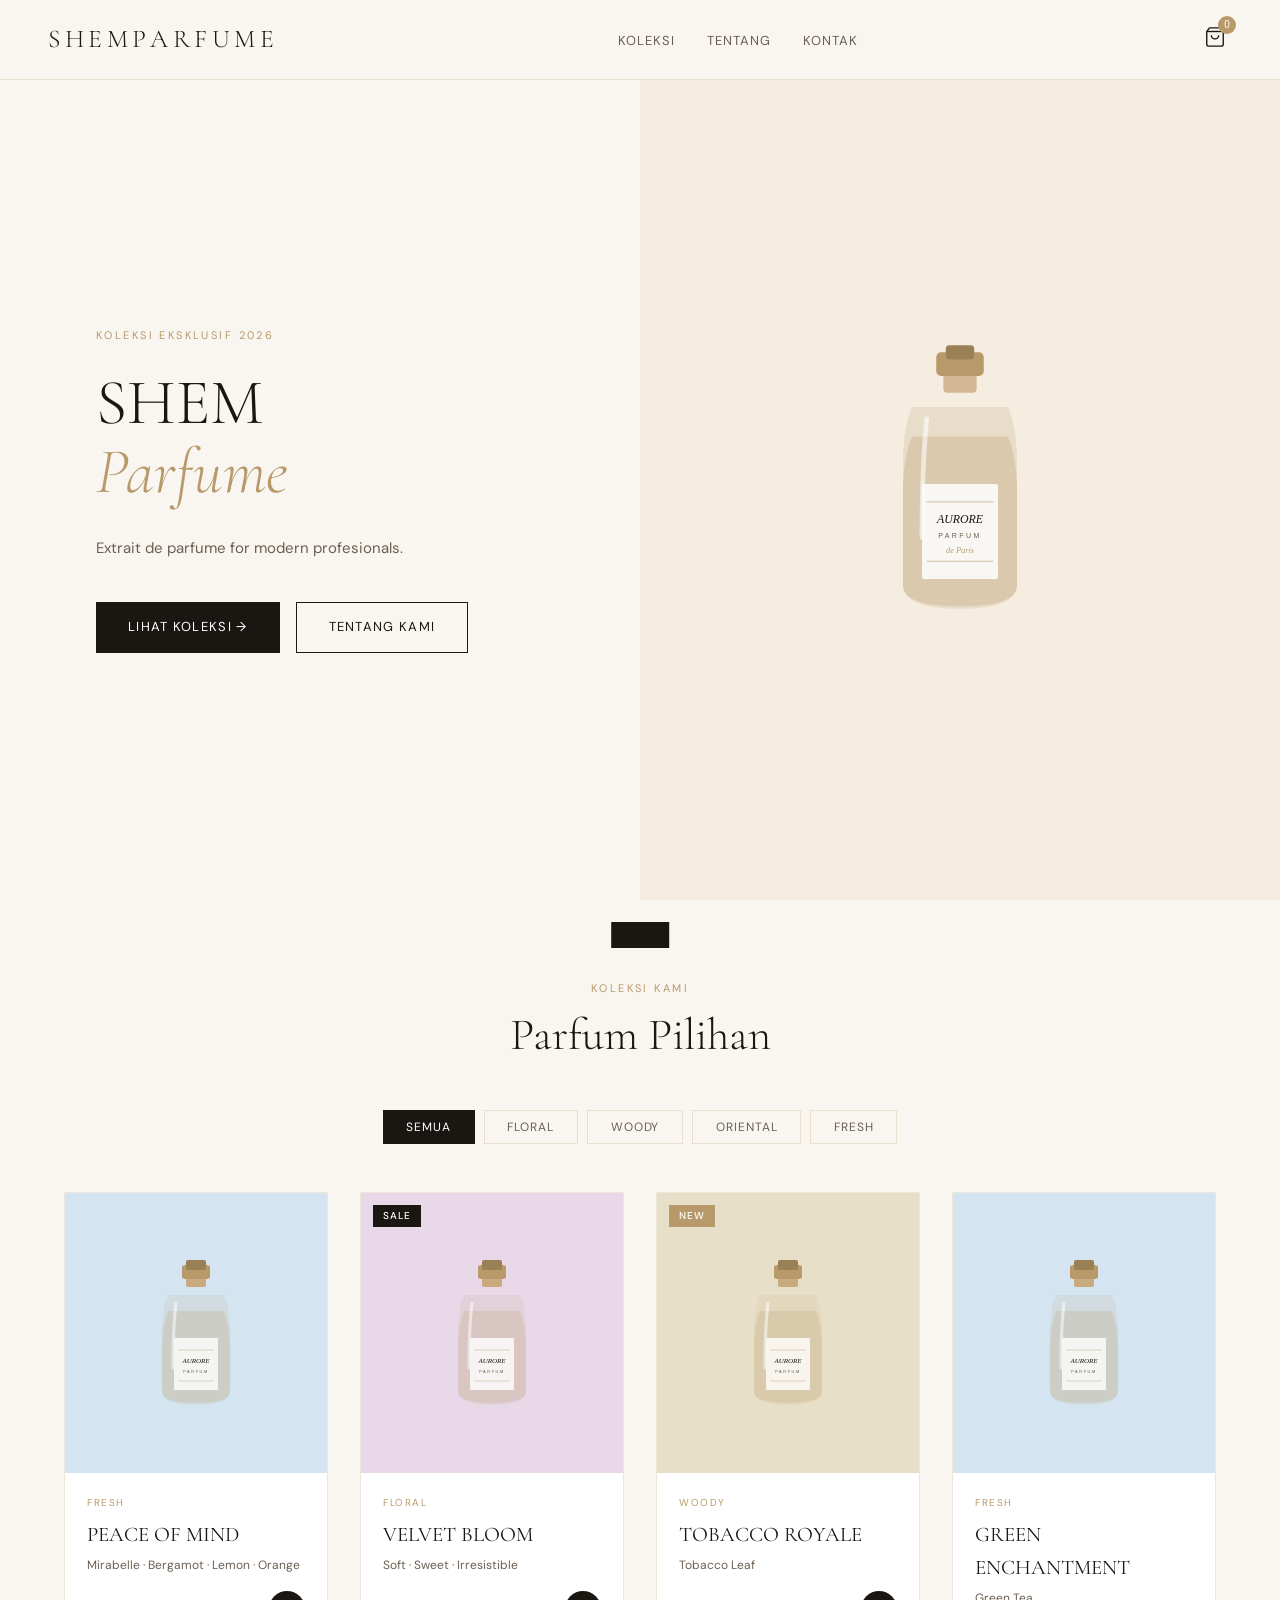
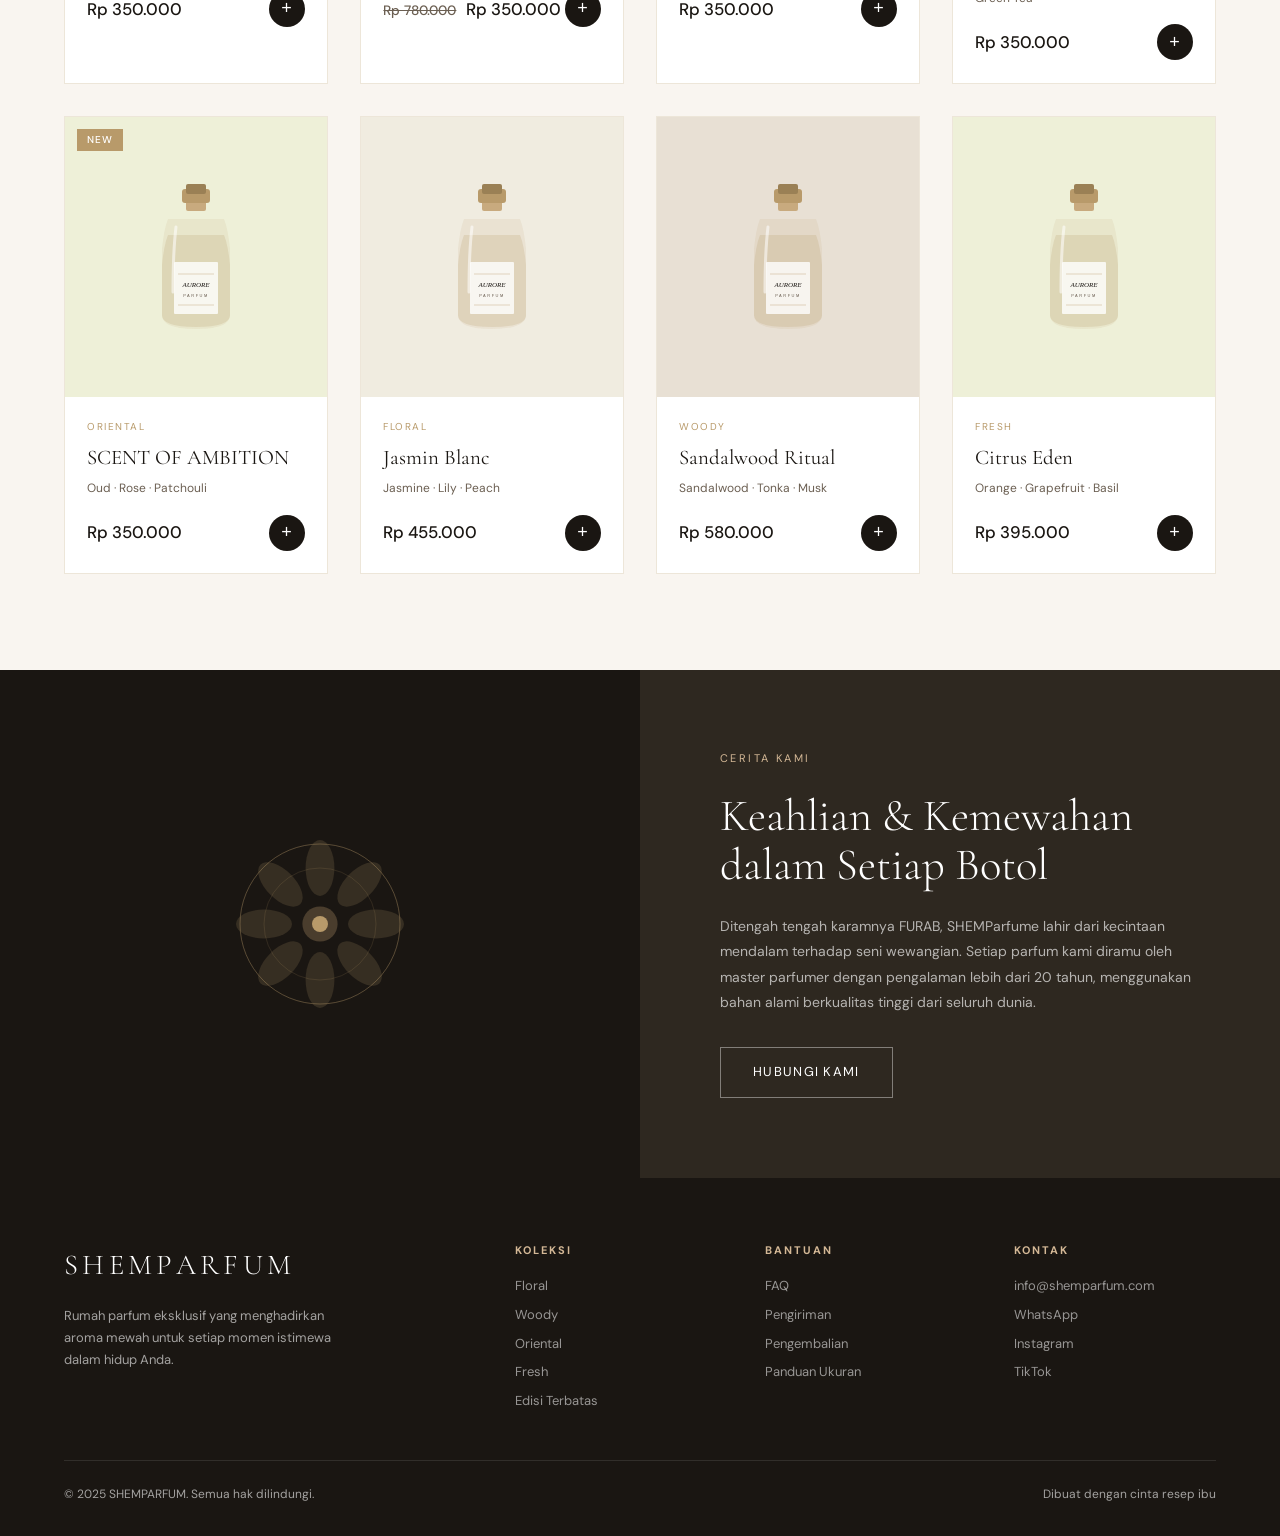
==== public/index.html @ 62f37158 "Add files via upload" ====
<!DOCTYPE html>
<html lang="id">
<head>

  <meta charset="UTF-8" />
  <meta name="viewport" content="width=device-width, initial-scale=1.0" />
  <meta name="description" content="Parfum eksklusif SHEM dengan aroma mewah dan elegan" />
  <meta name="author" content="SHEM Parfum" />
  <title>SHEMPARFUME</title>
  <link href="https://fonts.googleapis.com/css2?family=Cormorant+Garamond:ital,wght@0,300;0,400;0,500;1,300;1,400&family=DM+Sans:wght@300;400;500&display=swap" rel="stylesheet" />
  <link rel="stylesheet" href="style.css"/>

</head>
<body>

<!-- NAV -->
<nav>
  <a href="#" class="nav-logo">SHEMPARFUME</a>
  <ul class="nav-links">
    <li><a href="#produk">Koleksi</a></li>
    <li><a href="#tentang">Tentang</a></li>
    <li><a href="#kontak">Kontak</a></li>
  </ul>
  <div class="nav-actions">
    <button class="cart-btn" onclick="toggleCart()" aria-label="Keranjang">
      <svg width="22" height="22" fill="none" stroke="currentColor" stroke-width="1.5" viewBox="0 0 24 24">
        <path d="M6 2L3 6v14a2 2 0 002 2h14a2 2 0 002-2V6l-3-4z"/><line x1="3" y1="6" x2="21" y2="6"/>
        <path d="M16 10a4 4 0 01-8 0"/>
      </svg>
      <span class="cart-badge" id="cartCount">0</span>
    </button>
  </div>
</nav>

<!-- HERO -->
<section class="hero">
  <div class="hero-text">
    <p class="hero-eyebrow">Koleksi Eksklusif 2026</p>
    <h1 class="hero-title">SHEM<br><em>Parfume</em></h1>
    <p class="hero-desc">Extrait de parfume for modern profesionals.</p>
    <div class="hero-actions">
      <a href="#produk" class="btn-primary">Lihat Koleksi →</a>
      <a href="#tentang" class="btn-outline">Tentang Kami</a>
    </div>
  </div>
  <div class="hero-visual">
    <div class="hero-bottle">
      <svg viewBox="0 0 200 320" xmlns="http://www.w3.org/2000/svg" class="bottle-svg">
        <!-- Bottle neck -->
        <rect x="86" y="60" width="28" height="18" rx="3" fill="#d4b896"/>
        <!-- Cap -->
        <rect x="80" y="44" width="40" height="20" rx="4" fill="#b89a6a"/>
        <rect x="88" y="38" width="24" height="12" rx="3" fill="#9a8055"/>
        <!-- Body -->
        <path d="M60 90 Q54 100 52 130 L52 240 Q52 260 100 260 Q148 260 148 240 L148 130 Q146 100 140 90 Z" fill="#f0e8d8"/>
        <path d="M60 90 Q54 100 52 130 L52 240 Q52 260 100 260 Q148 260 148 240 L148 130 Q146 100 140 90 Z" fill="rgba(184,154,106,0.15)"/>
        <!-- Liquid -->
        <path d="M60 115 Q54 125 52 155 L52 240 Q52 258 100 258 Q148 258 148 240 L148 155 Q146 125 140 115 Z" fill="rgba(184,154,106,0.3)"/>
        <!-- Label -->
        <rect x="68" y="155" width="64" height="80" rx="2" fill="rgba(255,255,255,0.85)"/>
        <line x1="72" y1="170" x2="128" y2="170" stroke="#b89a6a" stroke-width="0.5"/>
        <line x1="72" y1="220" x2="128" y2="220" stroke="#b89a6a" stroke-width="0.5"/>
        <text x="100" y="188" text-anchor="middle" font-family="serif" font-size="10" fill="#1a1612" font-style="italic">AURORE</text>
        <text x="100" y="200" text-anchor="middle" font-family="sans-serif" font-size="6" fill="#6b5f52" letter-spacing="2">PARFUM</text>
        <text x="100" y="213" text-anchor="middle" font-family="serif" font-size="7" fill="#b89a6a" font-style="italic">de Paris</text>
        <!-- Shine -->
        <path d="M72 100 Q68 140 68 200" stroke="rgba(255,255,255,0.6)" stroke-width="4" fill="none" stroke-linecap="round"/>
      </svg>
    </div>
  </div>
</section>

<!-- PRODUCTS -->
<section id="produk">
  <div class="section-header">
    <p class="section-eyebrow">Koleksi Kami</p>
    <h2 class="section-title">Parfum Pilihan</h2>
  </div>

  <div class="products-section">
    <div class="filter-bar">
      <button class="filter-btn active" onclick="filterProducts('semua', this)">Semua</button>
      <button class="filter-btn" onclick="filterProducts('floral', this)">Floral</button>
      <button class="filter-btn" onclick="filterProducts('woody', this)">Woody</button>
      <button class="filter-btn" onclick="filterProducts('oriental', this)">Oriental</button>
      <button class="filter-btn" onclick="filterProducts('fresh', this)">Fresh</button>
    </div>
    <div class="products-grid" id="productsGrid"></div>
  </div>
</section>

<!-- STORY -->
<section class="story-section" id="tentang">
  <div class="story-visual">
    <svg viewBox="0 0 300 300" xmlns="http://www.w3.org/2000/svg" width="240" height="240">
      <circle cx="150" cy="150" r="100" fill="none" stroke="#b89a6a" stroke-width="0.5"/>
      <circle cx="150" cy="150" r="70" fill="none" stroke="rgba(184,154,106,0.4)" stroke-width="0.5"/>
      <!-- decorative petals -->
      <ellipse cx="150" cy="80" rx="18" ry="35" fill="rgba(184,154,106,0.18)" transform="rotate(0,150,150)"/>
      <ellipse cx="150" cy="80" rx="18" ry="35" fill="rgba(184,154,106,0.18)" transform="rotate(45,150,150)"/>
      <ellipse cx="150" cy="80" rx="18" ry="35" fill="rgba(184,154,106,0.18)" transform="rotate(90,150,150)"/>
      <ellipse cx="150" cy="80" rx="18" ry="35" fill="rgba(184,154,106,0.18)" transform="rotate(135,150,150)"/>
      <ellipse cx="150" cy="80" rx="18" ry="35" fill="rgba(184,154,106,0.18)" transform="rotate(180,150,150)"/>
      <ellipse cx="150" cy="80" rx="18" ry="35" fill="rgba(184,154,106,0.18)" transform="rotate(225,150,150)"/>
      <ellipse cx="150" cy="80" rx="18" ry="35" fill="rgba(184,154,106,0.18)" transform="rotate(270,150,150)"/>
      <ellipse cx="150" cy="80" rx="18" ry="35" fill="rgba(184,154,106,0.18)" transform="rotate(315,150,150)"/>
      <circle cx="150" cy="150" r="22" fill="rgba(184,154,106,0.3)"/>
      <circle cx="150" cy="150" r="10" fill="#b89a6a"/>
    </svg>
  </div>
  <div class="story-text">
    <p class="story-eyebrow">Cerita Kami</p>
    <h2 class="story-title">Keahlian & Kemewahan dalam Setiap Botol</h2>
    <p class="story-desc">Ditengah tengah karamnya FURAB, SHEMParfume lahir dari kecintaan mendalam terhadap seni wewangian. Setiap parfum kami diramu oleh master parfumer dengan pengalaman lebih dari 20 tahun, menggunakan bahan alami berkualitas tinggi dari seluruh dunia.</p>
    <a href="#kontak" class="btn-outline" style="color:white; border-color:rgba(255,255,255,0.4); width:fit-content;">Hubungi Kami</a>
  </div>
</section>

<!-- FOOTER -->
<footer id="kontak">
  <div class="footer-grid">
    <div>
      <div class="footer-brand-name">SHEMPARFUM</div>
      <p class="footer-desc">Rumah parfum eksklusif yang menghadirkan aroma mewah untuk setiap momen istimewa dalam hidup Anda.</p>
    </div>
    <div class="footer-col">
      <h4>Koleksi</h4>
      <ul>
        <li><a href="#">Floral</a></li>
        <li><a href="#">Woody</a></li>
        <li><a href="#">Oriental</a></li>
        <li><a href="#">Fresh</a></li>
        <li><a href="#">Edisi Terbatas</a></li>
      </ul>
    </div>
    <div class="footer-col">
      <h4>Bantuan</h4>
      <ul>
        <li><a href="#">FAQ</a></li>
        <li><a href="#">Pengiriman</a></li>
        <li><a href="#">Pengembalian</a></li>
        <li><a href="#">Panduan Ukuran</a></li>
      </ul>
    </div>
    <div class="footer-col">
      <h4>Kontak</h4>
      <ul>
        <li><a href="mailto:info@shemparfum.com">info@shemparfum.com</a></li>
        <li><a href="#">WhatsApp</a></li> 
        <li><a href="https://www.instagram.com/shem.parfum?igsh=MXZhMnQ0ODZ5YjU2eQ==">Instagram</a></li>
        <li><a href="https://www.tiktok.com/@shem.parfum?_r=1&_t=ZS-95nqzNrZ4US">TikTok</a></li>
      </ul>
    </div>
  </div>
  <div class="footer-bottom">
    <span>© 2025 SHEMPARFUM. Semua hak dilindungi.</span>
    <span>Dibuat dengan cinta resep ibu</span>
  </div>
</footer>

<!-- CART SIDEBAR -->
<div class="cart-overlay" id="cartOverlay" onclick="toggleCart()"></div>
<div class="cart-sidebar" id="cartSidebar">
  <div class="cart-header">
    <h2 class="cart-title">Keranjang</h2>
    <button class="cart-close" onclick="toggleCart()">✕</button>
  </div>
  <div class="cart-items" id="cartItems">
    <div class="cart-empty" id="cartEmpty" style="display:flex; flex-direction:column; align-items:center; gap:0.5rem;">
      <svg width="40" height="40" fill="none" stroke="#b89a6a" stroke-width="1" viewBox="0 0 24 24"><path d="M6 2L3 6v14a2 2 0 002 2h14a2 2 0 002-2V6l-3-4z"/><line x1="3" y1="6" x2="21" y2="6"/><path d="M16 10a4 4 0 01-8 0"/></svg>
      <p>Keranjang masih kosong</p>
    </div>
  </div>
  <div class="cart-footer">
    <div class="cart-total-row">
      <span class="cart-total-label">Total</span>
      <span class="cart-total-amount" id="cartTotal">Rp 0</span>
    </div>
    <button class="checkout-btn" onclick="handleCheckout()">Lanjut ke Pembayaran →</button>
  </div>
</div>

<!-- TOAST -->
<div class="toast" id="toast"></div>

 <script src="script.js" defer></script>
</body>
</html>
---- public/style.css ----
*, *::before, *::after { box-sizing: border-box; margin: 0; padding: 0; }

    :root {
      --gold: #b89a6a;
      --gold-light: #d4b896;
      --gold-pale: #f5ede0;
      --dark: #1a1612;
      --dark-soft: #2e2820;
      --mid: #6b5f52;
      --light: #f9f5f0;
      --white: #ffffff;
      --border: rgba(184,154,106,0.25);
    }

    html { scroll-behavior: smooth; }

    body {
      font-family: 'DM Sans', sans-serif;
      background: var(--light);
      color: var(--dark);
      font-size: 15px;
      line-height: 1.6;
    }

    /* ─── NAVBAR ─── */
    nav {
      position: fixed; top: 0; left: 0; right: 0; z-index: 100;
      display: flex; align-items: center; justify-content: space-between;
      padding: 1.2rem 3rem;
      background: rgba(249,245,240,0.92);
      backdrop-filter: blur(12px);
      border-bottom: 0.5px solid var(--border);
    }
    .nav-logo {
      font-family: 'Cormorant Garamond', serif;
      font-size: 1.6rem; font-weight: 300; letter-spacing: 0.18em;
      color: var(--dark); text-decoration: none;
    }
    .nav-links { display: flex; gap: 2rem; list-style: none; }
    .nav-links a {
      font-size: 13px; letter-spacing: 0.08em; color: var(--mid);
      text-decoration: none; text-transform: uppercase;
      transition: color 0.2s;
    }
    .nav-links a:hover { color: var(--gold); }
    .nav-actions { display: flex; align-items: center; gap: 1.2rem; }
    .cart-btn {
      position: relative; background: none; border: none; cursor: pointer;
      padding: 0.4rem; color: var(--dark); font-size: 20px;
    }
    .cart-badge {
      position: absolute; top: -4px; right: -4px;
      width: 18px; height: 18px; border-radius: 50%;
      background: var(--gold); color: var(--white);
      font-size: 10px; font-weight: 500;
      display: flex; align-items: center; justify-content: center;
    }

    /* ─── HERO ─── */
    .hero {
      min-height: 100vh;
      display: grid; grid-template-columns: 1fr 1fr;
      padding-top: 80px;
    }
    .hero-text {
      display: flex; flex-direction: column; justify-content: center;
      padding: 6rem 4rem 6rem 6rem;
    }
    .hero-eyebrow {
      font-size: 11px; letter-spacing: 0.22em; text-transform: uppercase;
      color: var(--gold); margin-bottom: 1.5rem;
    }
    .hero-title {
      font-family: 'Cormorant Garamond', serif;
      font-size: clamp(3.2rem, 5vw, 5.5rem); font-weight: 300; line-height: 1.08;
      color: var(--dark); margin-bottom: 1.8rem;
    }
    .hero-title em { font-style: italic; color: var(--gold); }
    .hero-desc {
      font-size: 15px; color: var(--mid); max-width: 380px;
      line-height: 1.75; margin-bottom: 2.5rem;
    }
    .btn-primary {
      display: inline-flex; align-items: center; gap: 0.6rem;
      background: var(--dark); color: var(--white);
      padding: 0.9rem 2rem; font-size: 13px;
      letter-spacing: 0.1em; text-transform: uppercase;
      border: none; cursor: pointer; text-decoration: none;
      transition: background 0.2s, transform 0.15s;
    }
    .btn-primary:hover { background: var(--gold); transform: translateY(-1px); }
    .btn-outline {
      display: inline-flex; align-items: center; gap: 0.6rem;
      background: transparent; color: var(--dark);
      padding: 0.9rem 2rem; font-size: 13px;
      letter-spacing: 0.1em; text-transform: uppercase;
      border: 1px solid var(--dark); cursor: pointer; text-decoration: none;
      transition: all 0.2s;
    }
    .btn-outline:hover { background: var(--dark); color: var(--white); }
    .hero-actions { display: flex; gap: 1rem; flex-wrap: wrap; }
    .hero-visual {
      background: var(--gold-pale);
      display: flex; align-items: center; justify-content: center;
      position: relative; overflow: hidden;
    }
    .hero-bottle {
      width: 260px; height: 380px;
      position: relative; display: flex; flex-direction: column; align-items: center;
    }
    .bottle-svg { width: 100%; height: 100%; }

    /* ─── SECTION HEADER ─── */
    .section-header {
      text-align: center; padding: 5rem 2rem 3rem;
    }
    .section-eyebrow {
      font-size: 11px; letter-spacing: 0.22em; text-transform: uppercase;
      color: var(--gold); margin-bottom: 0.8rem;
    }
    .section-title {
      font-family: 'Cormorant Garamond', serif;
      font-size: clamp(2rem, 3.5vw, 3.2rem); font-weight: 300;
      color: var(--dark); line-height: 1.15;
    }

    /* ─── PRODUCTS GRID ─── */
    .products-section { padding: 0 4rem 6rem; }
    .filter-bar {
      display: flex; gap: 0.6rem; justify-content: center;
      flex-wrap: wrap; margin-bottom: 3rem;
    }
    .filter-btn {
      padding: 0.5rem 1.4rem; font-size: 12px; letter-spacing: 0.08em;
      text-transform: uppercase; border: 1px solid var(--border);
      background: transparent; color: var(--mid); cursor: pointer;
      transition: all 0.2s; font-family: 'DM Sans', sans-serif;
    }
    .filter-btn.active, .filter-btn:hover {
      background: var(--dark); color: var(--white); border-color: var(--dark);
    }
    .products-grid {
      display: grid;
      grid-template-columns: repeat(auto-fill, minmax(260px, 1fr));
      gap: 2rem;
    }
    .product-card {
      background: var(--white); border: 0.5px solid var(--border);
      cursor: pointer; transition: transform 0.25s, box-shadow 0.25s;
      position: relative; overflow: hidden;
    }
    .product-card:hover { transform: translateY(-4px); box-shadow: 0 16px 40px rgba(26,22,18,0.1); }
    .product-img {
      background: var(--gold-pale); height: 280px;
      display: flex; align-items: center; justify-content: center;
      position: relative; overflow: hidden;
    }
    .product-img svg { width: 120px; height: 180px; }
    .badge-new, .badge-sale {
      position: absolute; top: 12px; left: 12px;
      font-size: 10px; letter-spacing: 0.1em; text-transform: uppercase;
      padding: 3px 10px; font-weight: 500;
    }
    .badge-new { background: var(--gold); color: var(--white); }
    .badge-sale { background: var(--dark); color: var(--white); }
    .product-info { padding: 1.4rem; }
    .product-category {
      font-size: 10px; letter-spacing: 0.15em; text-transform: uppercase;
      color: var(--gold); margin-bottom: 0.4rem;
    }
    .product-name {
      font-family: 'Cormorant Garamond', serif;
      font-size: 1.3rem; font-weight: 400; color: var(--dark);
      margin-bottom: 0.3rem;
    }
    .product-notes { font-size: 12px; color: var(--mid); margin-bottom: 1rem; }
    .product-footer { display: flex; align-items: center; justify-content: space-between; }
    .product-price {
      font-size: 1.05rem; font-weight: 500; color: var(--dark);
    }
    .product-price .original {
      font-size: 0.85rem; color: var(--mid); text-decoration: line-through; margin-right: 6px;
    }
    .add-to-cart {
      width: 36px; height: 36px; border-radius: 50%;
      background: var(--dark); color: var(--white); border: none;
      font-size: 18px; cursor: pointer; display: flex; align-items: center; justify-content: center;
      transition: background 0.2s, transform 0.15s;
    }
    .add-to-cart:hover { background: var(--gold); transform: scale(1.1); }

    /* ─── STORY SECTION ─── */
    .story-section {
      display: grid; grid-template-columns: 1fr 1fr;
      background: var(--dark-soft); color: var(--white); min-height: 500px;
    }
    .story-visual {
      background: var(--dark); display: flex; align-items: center; justify-content: center;
    }
    .story-text {
      padding: 5rem;
      display: flex; flex-direction: column; justify-content: center;
    }
    .story-eyebrow {
      font-size: 11px; letter-spacing: 0.22em; text-transform: uppercase;
      color: var(--gold-light); margin-bottom: 1.5rem;
    }
    .story-title {
      font-family: 'Cormorant Garamond', serif;
      font-size: 2.8rem; font-weight: 300; line-height: 1.1;
      margin-bottom: 1.5rem;
    }
    .story-desc { font-size: 14px; color: rgba(255,255,255,0.65); line-height: 1.8; margin-bottom: 2rem; }

    /* ─── CART SIDEBAR ─── */
    .cart-overlay {
      position: fixed; inset: 0; z-index: 200;
      background: rgba(26,22,18,0.5);
      opacity: 0; pointer-events: none; transition: opacity 0.3s;
    }
    .cart-overlay.open { opacity: 1; pointer-events: all; }
    .cart-sidebar {
      position: fixed; top: 0; right: 0; bottom: 0; z-index: 201;
      width: 420px; background: var(--white);
      transform: translateX(100%); transition: transform 0.35s cubic-bezier(.25,.8,.25,1);
      display: flex; flex-direction: column;
    }
    .cart-sidebar.open { transform: translateX(0); }
    .cart-header {
      display: flex; align-items: center; justify-content: space-between;
      padding: 1.5rem 2rem; border-bottom: 0.5px solid var(--border);
    }
    .cart-title {
      font-family: 'Cormorant Garamond', serif;
      font-size: 1.5rem; font-weight: 400;
    }
    .cart-close {
      background: none; border: none; font-size: 22px; cursor: pointer;
      color: var(--mid); line-height: 1;
    }
    .cart-items { flex: 1; overflow-y: auto; padding: 1.5rem 2rem; }
    .cart-empty {
      text-align: center; color: var(--mid); font-size: 14px;
      padding: 3rem 0; display: none;
    }
    .cart-item {
      display: grid; grid-template-columns: 72px 1fr auto;
      gap: 1rem; align-items: center; padding: 1rem 0;
      border-bottom: 0.5px solid var(--border);
    }
    .cart-item-img {
      width: 72px; height: 72px; background: var(--gold-pale);
      display: flex; align-items: center; justify-content: center;
    }
    .cart-item-img svg { width: 36px; height: 54px; }
    .cart-item-name {
      font-family: 'Cormorant Garamond', serif; font-size: 1.05rem;
    }
    .cart-item-meta { font-size: 12px; color: var(--mid); margin: 2px 0; }
    .cart-item-qty {
      display: flex; align-items: center; gap: 8px; margin-top: 6px;
    }
    .qty-btn {
      width: 24px; height: 24px; border: 0.5px solid var(--border);
      background: none; cursor: pointer; font-size: 14px; color: var(--dark);
      display: flex; align-items: center; justify-content: center;
    }
    .qty-num { font-size: 13px; min-width: 20px; text-align: center; }
    .cart-item-price { font-weight: 500; font-size: 14px; white-space: nowrap; }
    .cart-footer {
      padding: 1.5rem 2rem; border-top: 0.5px solid var(--border);
    }
    .cart-total-row {
      display: flex; justify-content: space-between; align-items: baseline;
      margin-bottom: 1.2rem;
    }
    .cart-total-label { font-size: 13px; color: var(--mid); text-transform: uppercase; letter-spacing: 0.06em; }
    .cart-total-amount { font-family: 'Cormorant Garamond', serif; font-size: 1.6rem; }
    .checkout-btn {
      width: 100%; padding: 1rem; background: var(--dark); color: var(--white);
      border: none; font-size: 13px; letter-spacing: 0.1em; text-transform: uppercase;
      cursor: pointer; font-family: 'DM Sans', sans-serif; transition: background 0.2s;
    }
    .checkout-btn:hover { background: var(--gold); }

    /* ─── FOOTER ─── */
    footer {
      background: var(--dark); color: rgba(255,255,255,0.6);
      padding: 4rem 4rem 2rem; font-size: 13px;
    }
    .footer-grid {
      display: grid; grid-template-columns: 2fr 1fr 1fr 1fr;
      gap: 3rem; margin-bottom: 3rem;
    }
    .footer-brand-name {
      font-family: 'Cormorant Garamond', serif;
      font-size: 1.8rem; font-weight: 300; color: var(--white);
      letter-spacing: 0.15em; margin-bottom: 1rem;
    }
    .footer-desc { line-height: 1.7; max-width: 280px; }
    .footer-col h4 {
      font-size: 11px; letter-spacing: 0.18em; text-transform: uppercase;
      color: var(--gold-light); margin-bottom: 1rem;
    }
    .footer-col ul { list-style: none; display: flex; flex-direction: column; gap: 0.5rem; }
    .footer-col a { color: rgba(255,255,255,0.55); text-decoration: none; transition: color 0.2s; }
    .footer-col a:hover { color: var(--gold-light); }
    .footer-bottom {
      border-top: 0.5px solid rgba(255,255,255,0.1);
      padding-top: 1.5rem; display: flex; justify-content: space-between;
      font-size: 12px;
    }

    /* ─── TOAST ─── */
    .toast {
      position: fixed; bottom: 2rem; left: 50%; transform: translateX(-50%) translateY(80px);
      background: var(--dark); color: var(--white);
      padding: 0.8rem 1.8rem; font-size: 13px; letter-spacing: 0.05em;
      z-index: 300; transition: transform 0.3s cubic-bezier(.25,.8,.25,1);
      pointer-events: none;
    }
    .toast.show { transform: translateX(-50%) translateY(0); }

    /* ─── RESPONSIVE ─── */
    @media (max-width: 900px) {
      nav { padding: 1rem 1.5rem; }
      .nav-links { display: none; }
      .hero { grid-template-columns: 1fr; }
      .hero-text { padding: 4rem 2rem 3rem; }
      .hero-visual { min-height: 300px; }
      .products-section { padding: 0 1.5rem 4rem; }
      .story-section { grid-template-columns: 1fr; }
      .story-visual { min-height: 200px; }
      .story-text { padding: 3rem 2rem; }
      .footer-grid { grid-template-columns: 1fr 1fr; }
      .cart-sidebar { width: 100%; }
    }
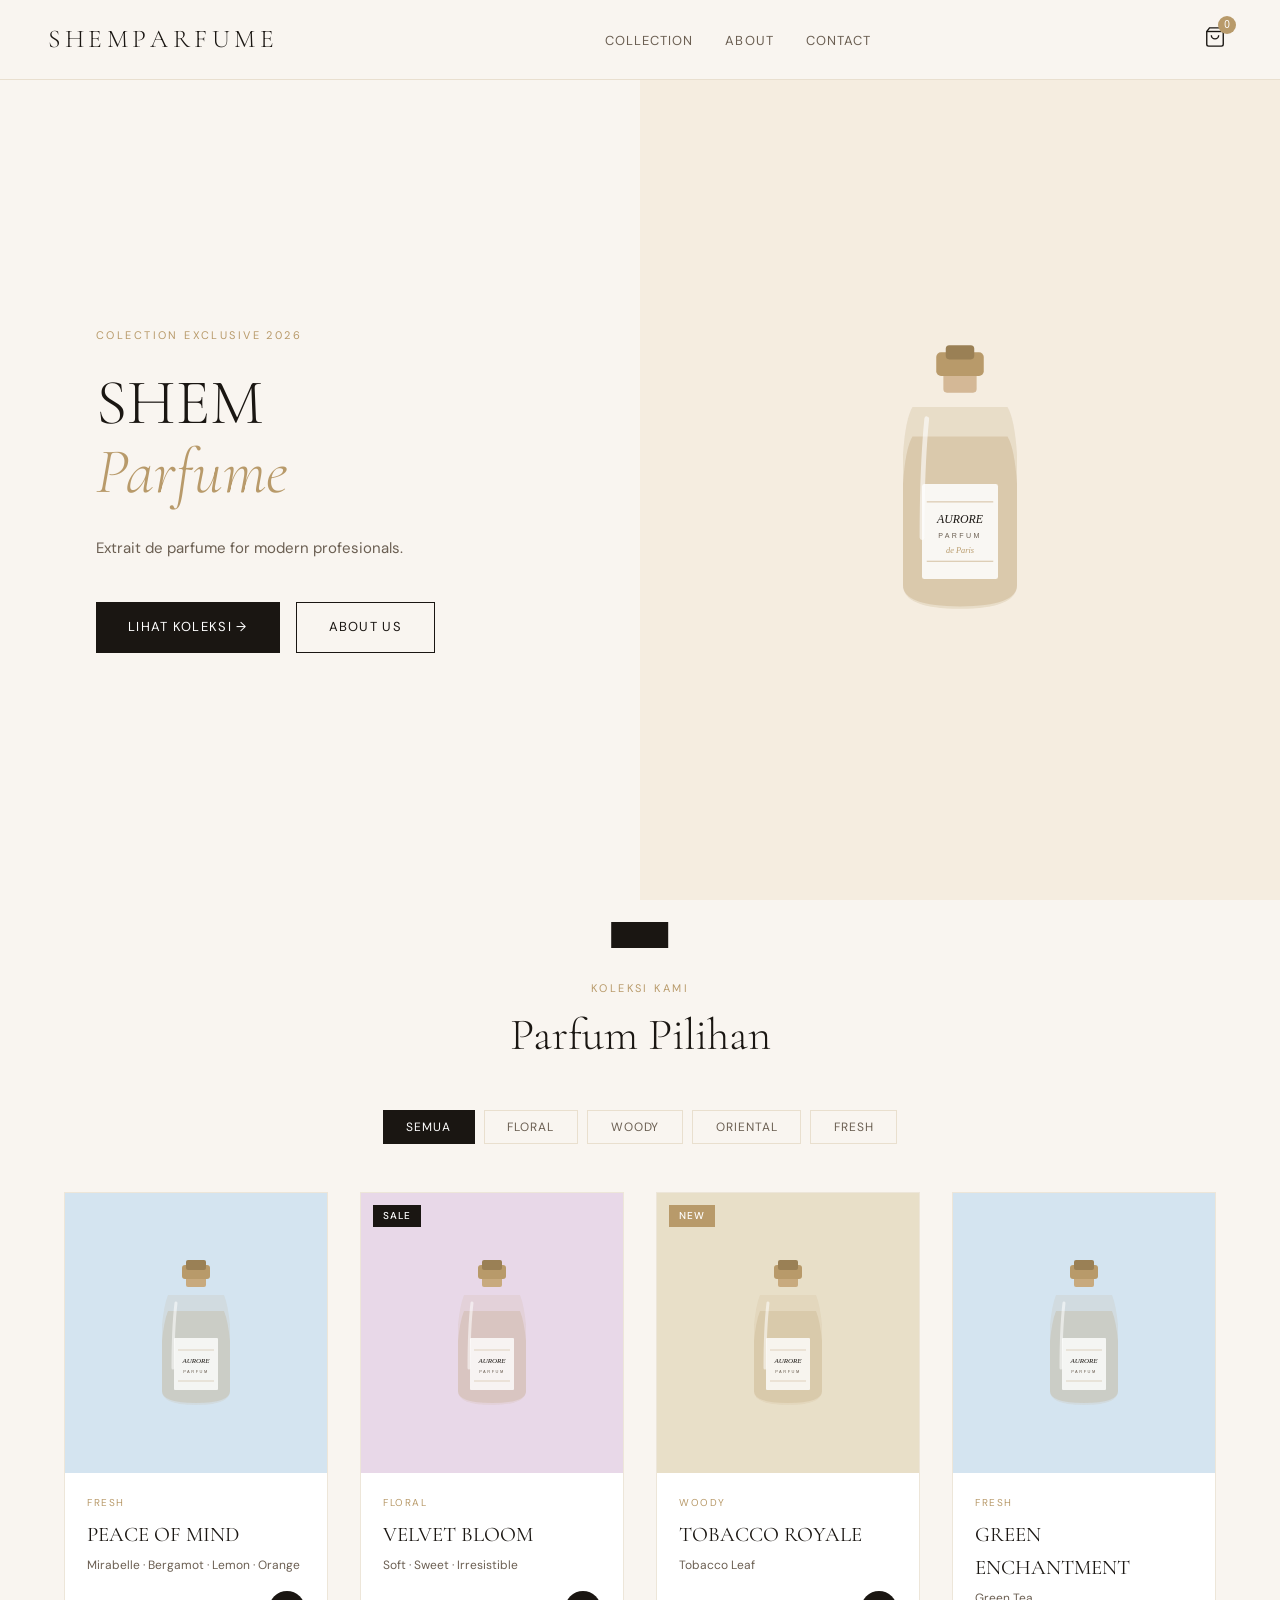
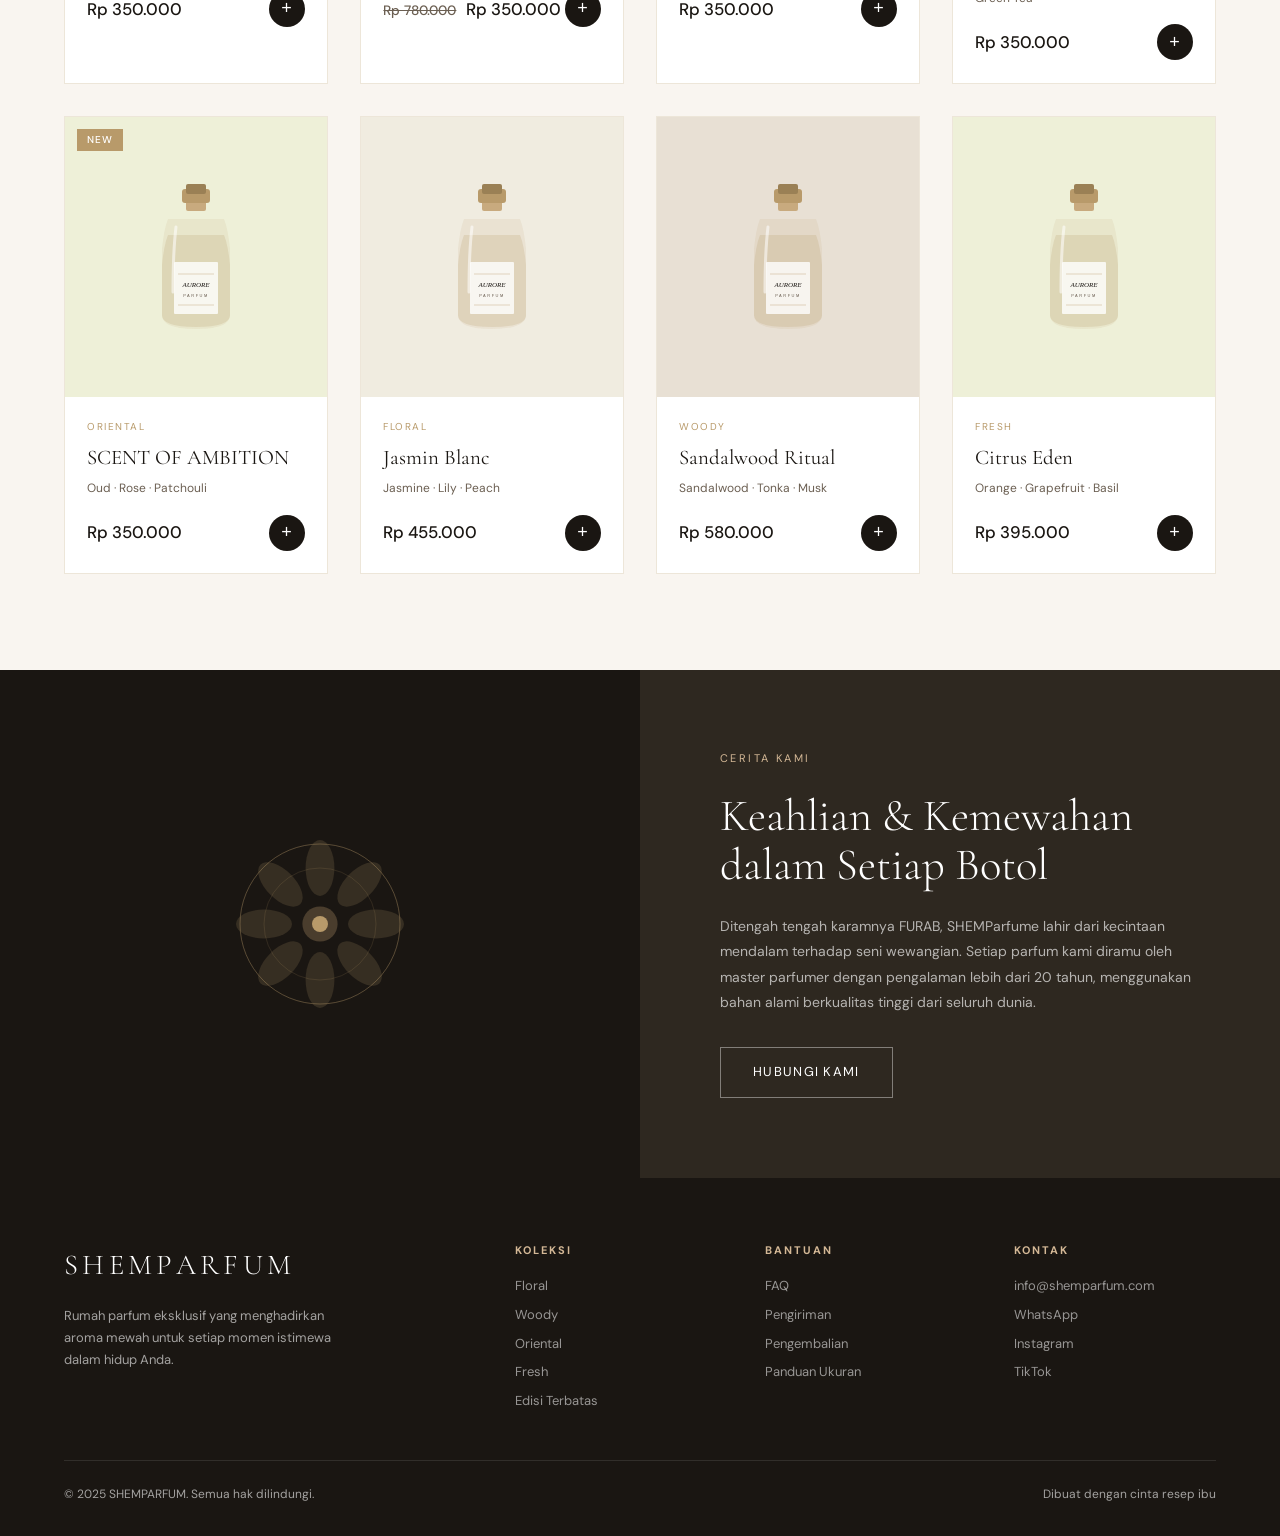
==== commit b213ad68: "Update index.html" ====
--- a/public/index.html
+++ b/public/index.html
@@ -17,9 +17,9 @@
 <nav>
   <a href="#" class="nav-logo">SHEMPARFUME</a>
   <ul class="nav-links">
-    <li><a href="#produk">Koleksi</a></li>
-    <li><a href="#tentang">Tentang</a></li>
-    <li><a href="#kontak">Kontak</a></li>
+    <li><a href="#produk">Collection</a></li>
+    <li><a href="#tentang">About</a></li>
+    <li><a href="#kontak">Contact</a></li>
   </ul>
   <div class="nav-actions">
     <button class="cart-btn" onclick="toggleCart()" aria-label="Keranjang">
@@ -35,12 +35,12 @@
 <!-- HERO -->
 <section class="hero">
   <div class="hero-text">
-    <p class="hero-eyebrow">Koleksi Eksklusif 2026</p>
+    <p class="hero-eyebrow">Colection Exclusive 2026</p>
     <h1 class="hero-title">SHEM<br><em>Parfume</em></h1>
     <p class="hero-desc">Extrait de parfume for modern profesionals.</p>
     <div class="hero-actions">
       <a href="#produk" class="btn-primary">Lihat Koleksi →</a>
-      <a href="#tentang" class="btn-outline">Tentang Kami</a>
+      <a href="#tentang" class="btn-outline">About Us</a>
     </div>
   </div>
   <div class="hero-visual">
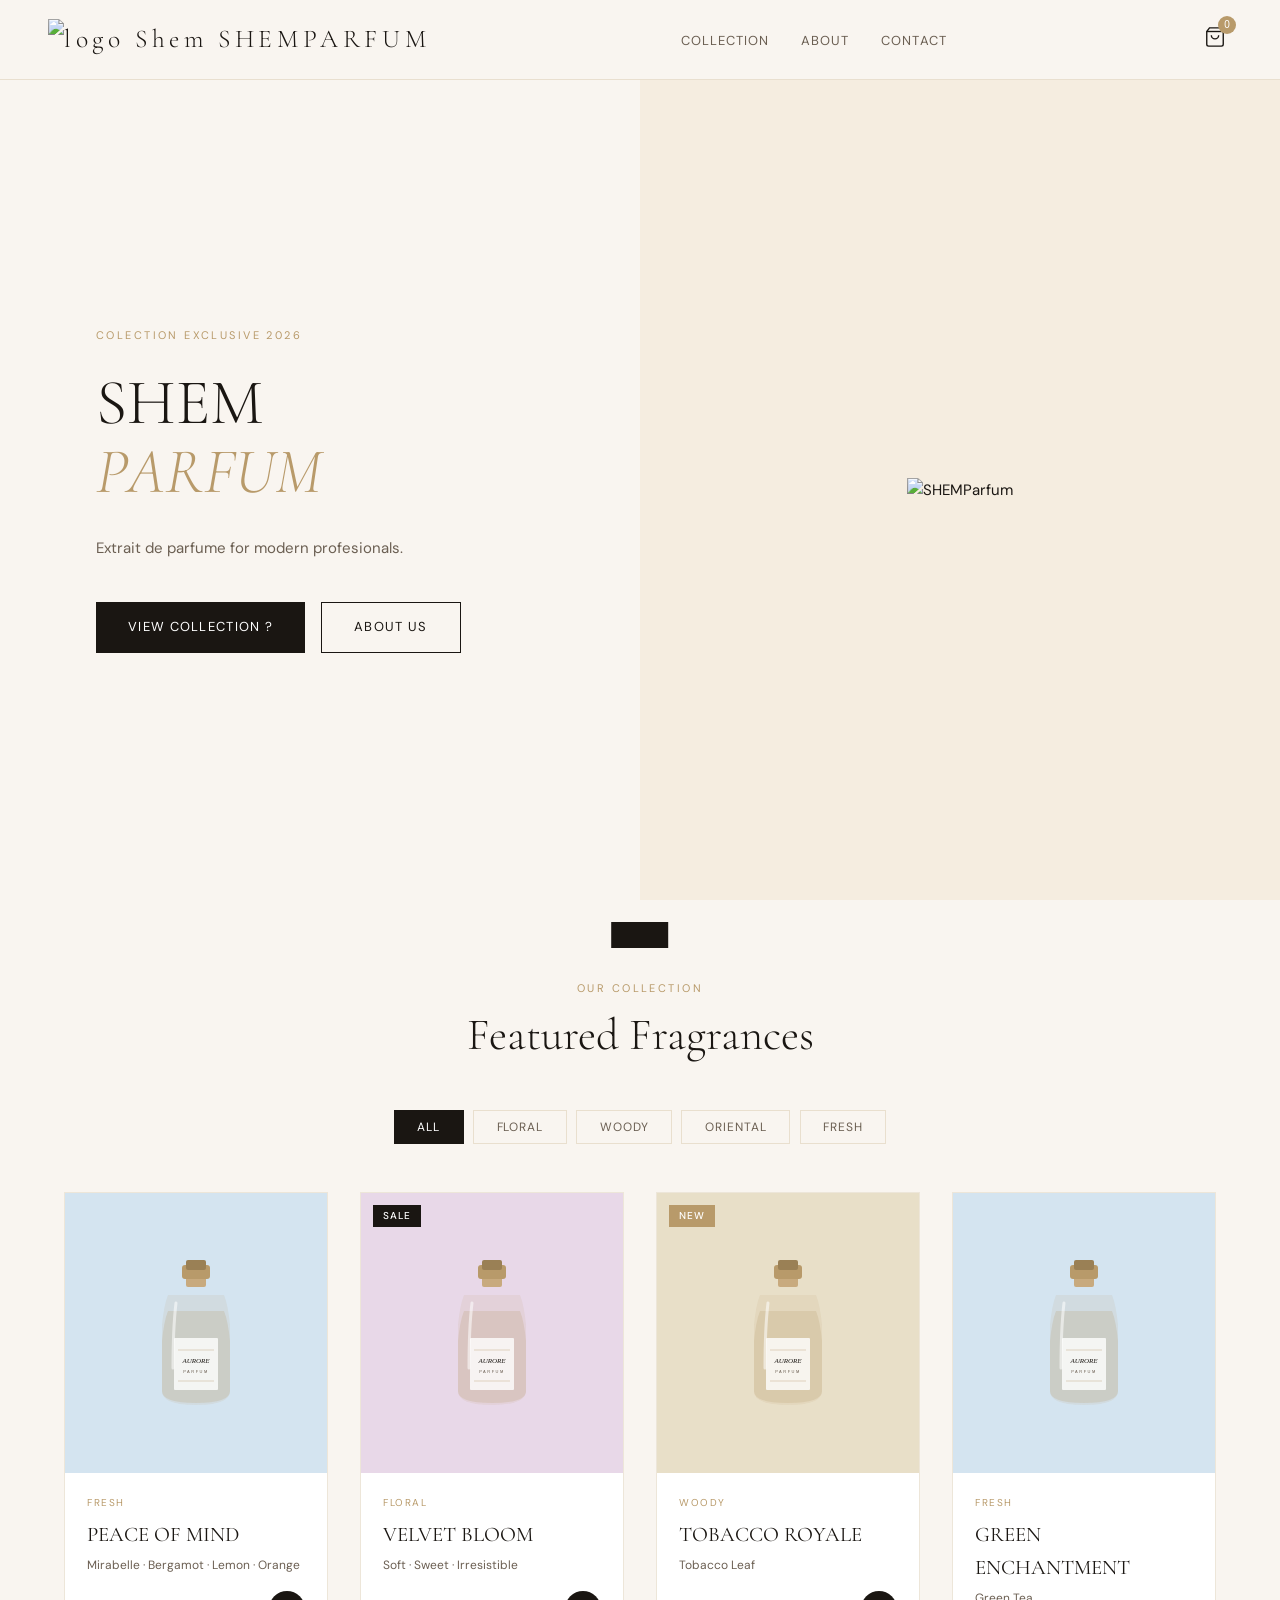
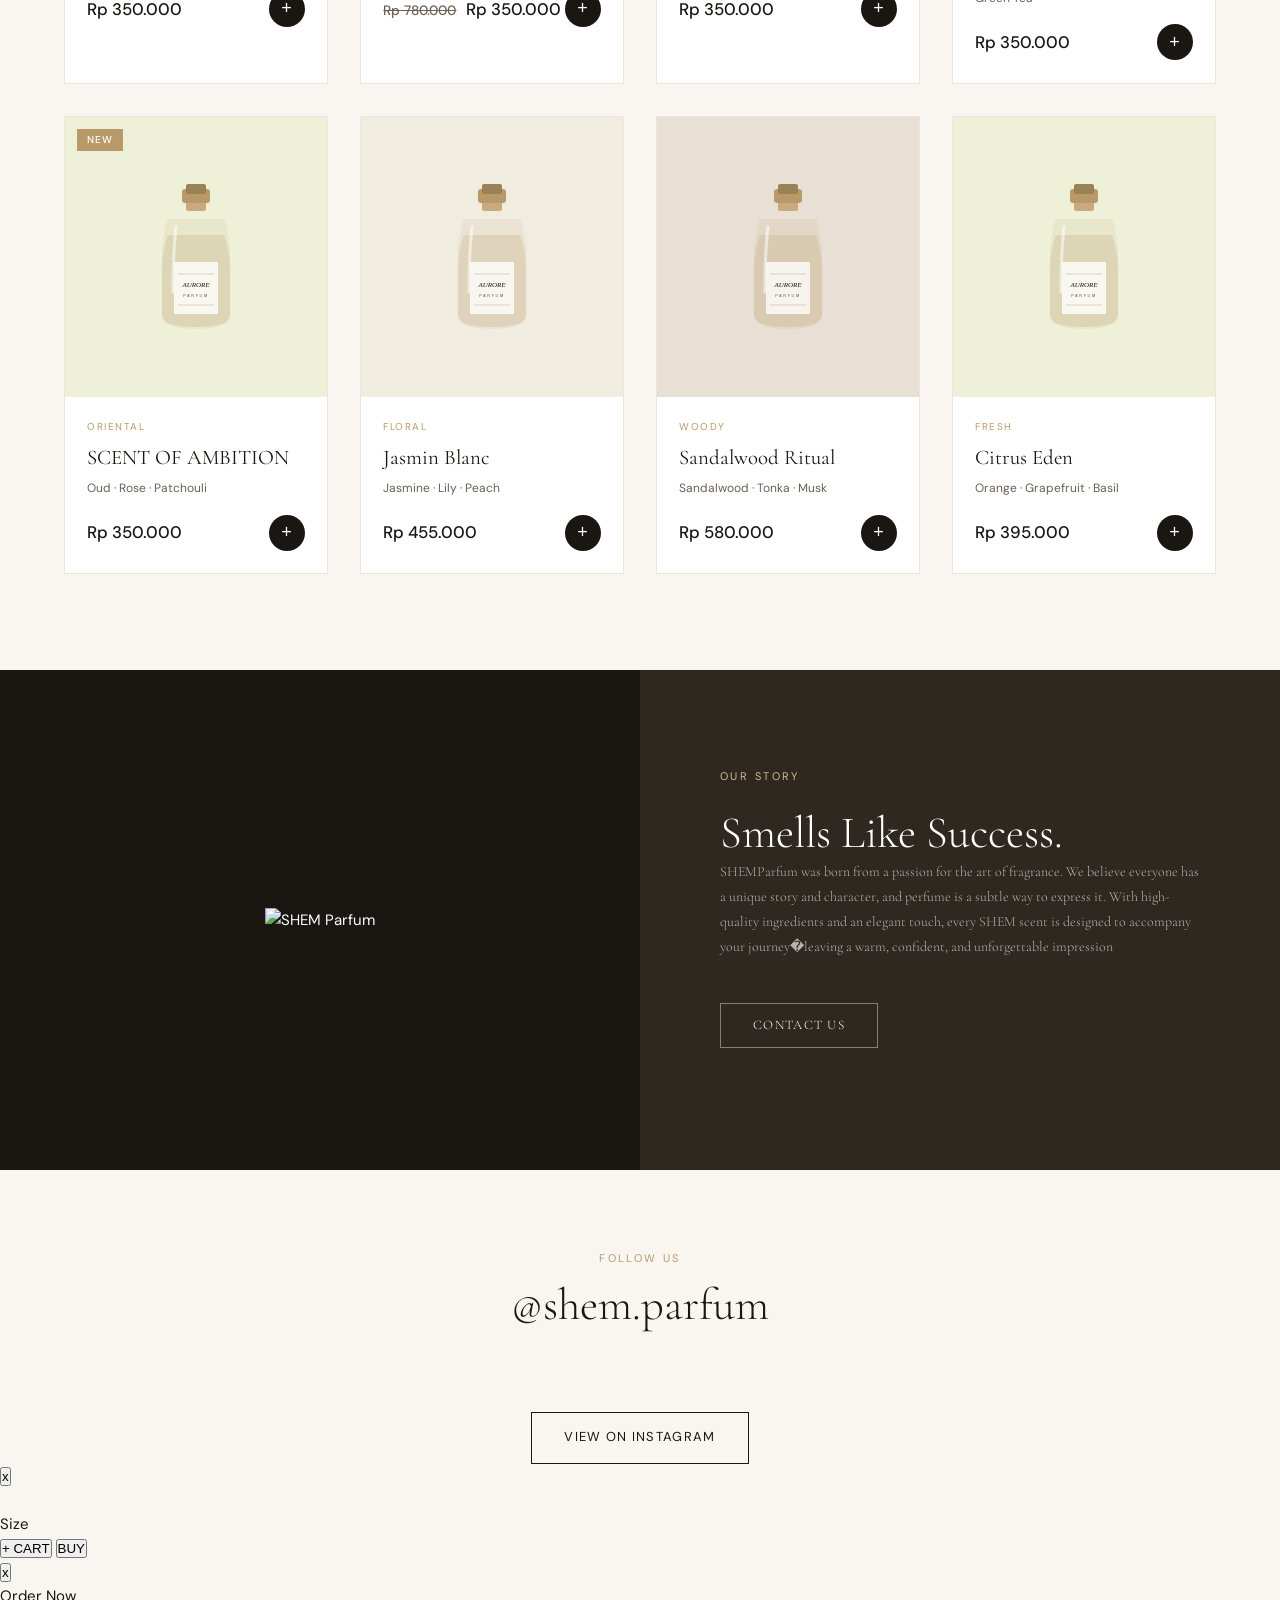
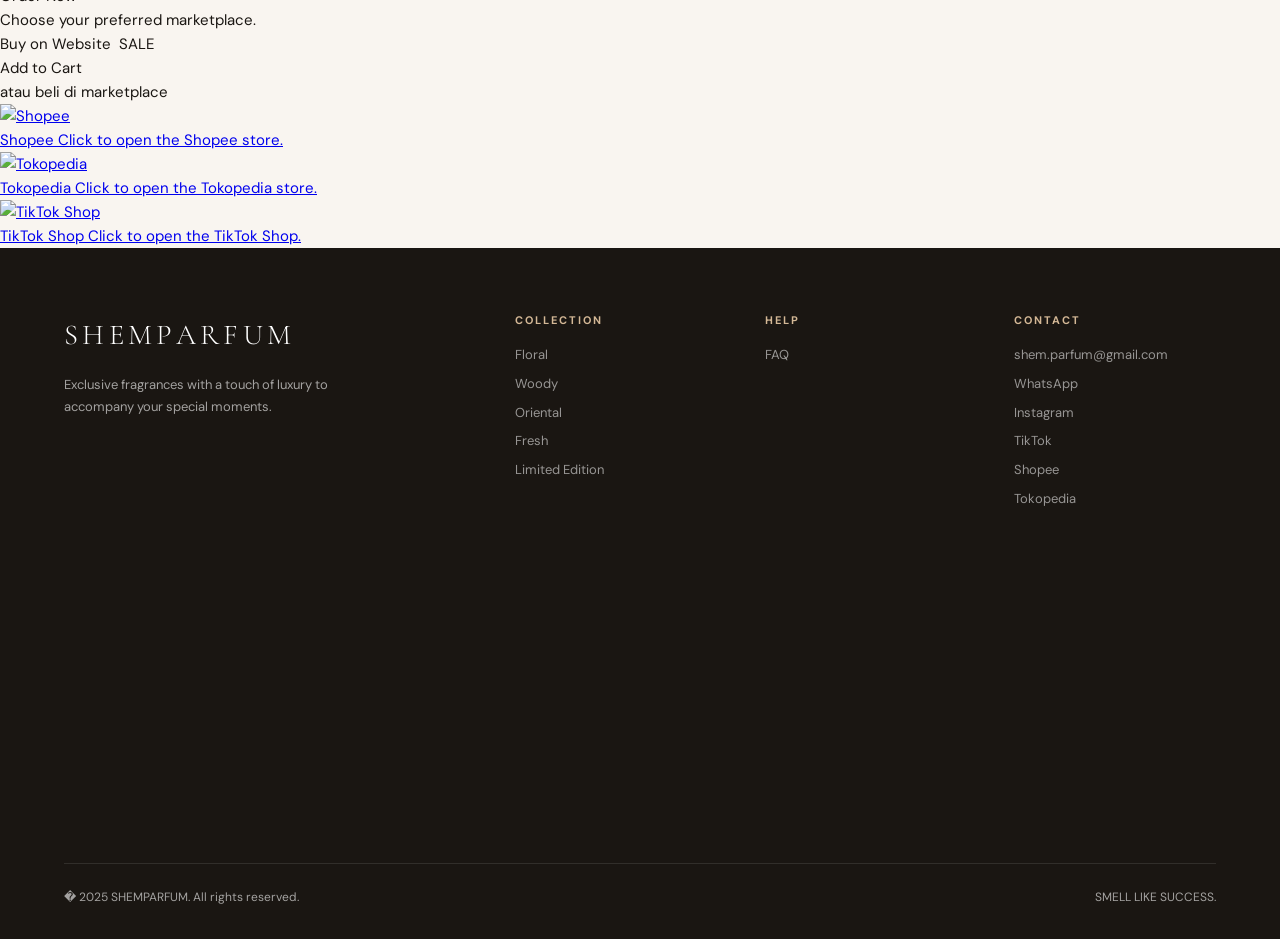
==== commit 30e56991: "Update index.html" ====
--- a/public/index.html
+++ b/public/index.html
@@ -1,28 +1,31 @@
 <!DOCTYPE html>
-<html lang="id">
+<html lang="en">
 <head>
 
   <meta charset="UTF-8" />
   <meta name="viewport" content="width=device-width, initial-scale=1.0" />
-  <meta name="description" content="Parfum eksklusif SHEM dengan aroma mewah dan elegan" />
-  <meta name="author" content="SHEM Parfum" />
-  <title>SHEMPARFUME</title>
+  <meta name="description" content="SHEM exclusive perfumes crafted with luxurious and elegant aromas." />
+  <meta name="author" content="SHEM PARFUME" />
+  <title>SHEMPARFUM</title>
   <link href="https://fonts.googleapis.com/css2?family=Cormorant+Garamond:ital,wght@0,300;0,400;0,500;1,300;1,400&family=DM+Sans:wght@300;400;500&display=swap" rel="stylesheet" />
   <link rel="stylesheet" href="style.css"/>
-
+  <link rel="stylesheet" href="chatbot.css" />
 </head>
 <body>
 
 <!-- NAV -->
 <nav>
-  <a href="#" class="nav-logo">SHEMPARFUME</a>
+  <a href="#" class="nav-logo">
+    <img src="asset/shem.png" alt="logo Shem" width="60">
+    <span>SHEMPARFUM</span>
+  </a>
   <ul class="nav-links">
     <li><a href="#produk">Collection</a></li>
     <li><a href="#tentang">About</a></li>
     <li><a href="#kontak">Contact</a></li>
   </ul>
   <div class="nav-actions">
-    <button class="cart-btn" onclick="toggleCart()" aria-label="Keranjang">
+    <button class="cart-btn" onclick="toggleCart()" aria-label="CART">
       <svg width="22" height="22" fill="none" stroke="currentColor" stroke-width="1.5" viewBox="0 0 24 24">
         <path d="M6 2L3 6v14a2 2 0 002 2h14a2 2 0 002-2V6l-3-4z"/><line x1="3" y1="6" x2="21" y2="6"/>
         <path d="M16 10a4 4 0 01-8 0"/>
@@ -36,36 +39,16 @@
 <section class="hero">
   <div class="hero-text">
     <p class="hero-eyebrow">Colection Exclusive 2026</p>
-    <h1 class="hero-title">SHEM<br><em>Parfume</em></h1>
+    <h1 class="hero-title">SHEM<br><em>PARFUM</em></h1>
     <p class="hero-desc">Extrait de parfume for modern profesionals.</p>
     <div class="hero-actions">
-      <a href="#produk" class="btn-primary">Lihat Koleksi →</a>
+      <a href="#produk" class="btn-primary">View Collection ?</a>
       <a href="#tentang" class="btn-outline">About Us</a>
     </div>
   </div>
   <div class="hero-visual">
-    <div class="hero-bottle">
-      <svg viewBox="0 0 200 320" xmlns="http://www.w3.org/2000/svg" class="bottle-svg">
-        <!-- Bottle neck -->
-        <rect x="86" y="60" width="28" height="18" rx="3" fill="#d4b896"/>
-        <!-- Cap -->
-        <rect x="80" y="44" width="40" height="20" rx="4" fill="#b89a6a"/>
-        <rect x="88" y="38" width="24" height="12" rx="3" fill="#9a8055"/>
-        <!-- Body -->
-        <path d="M60 90 Q54 100 52 130 L52 240 Q52 260 100 260 Q148 260 148 240 L148 130 Q146 100 140 90 Z" fill="#f0e8d8"/>
-        <path d="M60 90 Q54 100 52 130 L52 240 Q52 260 100 260 Q148 260 148 240 L148 130 Q146 100 140 90 Z" fill="rgba(184,154,106,0.15)"/>
-        <!-- Liquid -->
-        <path d="M60 115 Q54 125 52 155 L52 240 Q52 258 100 258 Q148 258 148 240 L148 155 Q146 125 140 115 Z" fill="rgba(184,154,106,0.3)"/>
-        <!-- Label -->
-        <rect x="68" y="155" width="64" height="80" rx="2" fill="rgba(255,255,255,0.85)"/>
-        <line x1="72" y1="170" x2="128" y2="170" stroke="#b89a6a" stroke-width="0.5"/>
-        <line x1="72" y1="220" x2="128" y2="220" stroke="#b89a6a" stroke-width="0.5"/>
-        <text x="100" y="188" text-anchor="middle" font-family="serif" font-size="10" fill="#1a1612" font-style="italic">AURORE</text>
-        <text x="100" y="200" text-anchor="middle" font-family="sans-serif" font-size="6" fill="#6b5f52" letter-spacing="2">PARFUM</text>
-        <text x="100" y="213" text-anchor="middle" font-family="serif" font-size="7" fill="#b89a6a" font-style="italic">de Paris</text>
-        <!-- Shine -->
-        <path d="M72 100 Q68 140 68 200" stroke="rgba(255,255,255,0.6)" stroke-width="4" fill="none" stroke-linecap="round"/>
-      </svg>
+    <div class=".bottle-img">
+      <img src="asset/sheem.png" alt="SHEMParfum" class="bottle-img" />
     </div>
   </div>
 </section>
@@ -73,13 +56,13 @@
 <!-- PRODUCTS -->
 <section id="produk">
   <div class="section-header">
-    <p class="section-eyebrow">Koleksi Kami</p>
-    <h2 class="section-title">Parfum Pilihan</h2>
+    <p class="section-eyebrow">Our Collection</p>
+    <h2 class="section-title">Featured Fragrances</h2>
   </div>
 
   <div class="products-section">
     <div class="filter-bar">
-      <button class="filter-btn active" onclick="filterProducts('semua', this)">Semua</button>
+      <button class="filter-btn active" onclick="filterProducts('semua', this)">All</button>
       <button class="filter-btn" onclick="filterProducts('floral', this)">Floral</button>
       <button class="filter-btn" onclick="filterProducts('woody', this)">Woody</button>
       <button class="filter-btn" onclick="filterProducts('oriental', this)">Oriental</button>
@@ -92,97 +75,200 @@
 <!-- STORY -->
 <section class="story-section" id="tentang">
   <div class="story-visual">
-    <svg viewBox="0 0 300 300" xmlns="http://www.w3.org/2000/svg" width="240" height="240">
-      <circle cx="150" cy="150" r="100" fill="none" stroke="#b89a6a" stroke-width="0.5"/>
-      <circle cx="150" cy="150" r="70" fill="none" stroke="rgba(184,154,106,0.4)" stroke-width="0.5"/>
-      <!-- decorative petals -->
-      <ellipse cx="150" cy="80" rx="18" ry="35" fill="rgba(184,154,106,0.18)" transform="rotate(0,150,150)"/>
-      <ellipse cx="150" cy="80" rx="18" ry="35" fill="rgba(184,154,106,0.18)" transform="rotate(45,150,150)"/>
-      <ellipse cx="150" cy="80" rx="18" ry="35" fill="rgba(184,154,106,0.18)" transform="rotate(90,150,150)"/>
-      <ellipse cx="150" cy="80" rx="18" ry="35" fill="rgba(184,154,106,0.18)" transform="rotate(135,150,150)"/>
-      <ellipse cx="150" cy="80" rx="18" ry="35" fill="rgba(184,154,106,0.18)" transform="rotate(180,150,150)"/>
-      <ellipse cx="150" cy="80" rx="18" ry="35" fill="rgba(184,154,106,0.18)" transform="rotate(225,150,150)"/>
-      <ellipse cx="150" cy="80" rx="18" ry="35" fill="rgba(184,154,106,0.18)" transform="rotate(270,150,150)"/>
-      <ellipse cx="150" cy="80" rx="18" ry="35" fill="rgba(184,154,106,0.18)" transform="rotate(315,150,150)"/>
-      <circle cx="150" cy="150" r="22" fill="rgba(184,154,106,0.3)"/>
-      <circle cx="150" cy="150" r="10" fill="#b89a6a"/>
-    </svg>
+    <img src="asset/boooth.png" alt="SHEM Parfum" class="story-logo-img" />
   </div>
   <div class="story-text">
-    <p class="story-eyebrow">Cerita Kami</p>
-    <h2 class="story-title">Keahlian & Kemewahan dalam Setiap Botol</h2>
-    <p class="story-desc">Ditengah tengah karamnya FURAB, SHEMParfume lahir dari kecintaan mendalam terhadap seni wewangian. Setiap parfum kami diramu oleh master parfumer dengan pengalaman lebih dari 20 tahun, menggunakan bahan alami berkualitas tinggi dari seluruh dunia.</p>
-    <a href="#kontak" class="btn-outline" style="color:white; border-color:rgba(255,255,255,0.4); width:fit-content;">Hubungi Kami</a>
-  </div>
-</section>
-
-<!-- FOOTER -->
+    <p class="story-eyebrow">Our Story</p>
+    <h2 class="story-title">Smells Like Success.
+    <p class="story-desc">SHEMParfum was born from a passion for the art of fragrance. We believe everyone has a unique story and character, and perfume is a subtle way to express it. With high-quality ingredients and an elegant touch, every SHEM scent is designed to accompany your journey�leaving a warm, confident, and unforgettable impression</p>
+    <a href="#kontak" class="btn-outline" style="color:white; border-color:rgba(255,255,255,0.4); width:fit-content;">Contact Us</a>
+  </div>
+</section>
+
+<!--INSTAGRAM FEED-->
+<section class="ig-section" id="instagram">
+  <div class="section-header">
+    <p class="section-eyebrow">Follow Us</p>
+    <h2 class="section-title">@shem.parfum</h2>
+  </div>
+
+  <div class="ig-grid-feed" id="igFeedGrid"></div>
+
+    <div style="text-align:center; margin-top: 2rem;">
+      <a href="https://www.instagram.com/shem.parfum" target="_blank" rel="noopener" class="btn-outline">
+        View on instagram
+      </a>
+    </div>
+</section>
+
+<!-- CART SIDEBAR -->
+<div class="cart-overlay" id="cartOverlay" onclick="toggleCart()"></div>
+<div class="cart-sidebar" id="cartSidebar">
+  <div class="cart-header">
+    <h2 class="cart-title">Cart</h2>
+    <button class="cart-close" onclick="toggleCart()">x</button>
+  </div>
+  <div class="cart-items" id="cartItems">
+    <div class="cart-empty" id="cartEmpty" style="display:flex; flex-direction:column; align-items:center; gap:0.5rem;">
+      <svg width="40" height="40" fill="none" stroke="#b89a6a" stroke-width="1" viewBox="0 0 24 24"><path d="M6 2L3 6v14a2 2 0 002 2h14a2 2 0 002-2V6l-3-4z"/><line x1="3" y1="6" x2="21" y2="6"/><path d="M16 10a4 4 0 01-8 0"/></svg>
+      <p>Your cart is empty.</p>
+    </div>
+  </div>
+  <div class="cart-footer">
+    <div class="cart-total-row">
+      <span class="cart-total-label">Total</span>
+      <span class="cart-total-amount" id="cartTotal">Rp 0</span>
+    </div>
+    <button class="checkout-btn" onclick="handleCheckout()">Go to checkout ?</button>
+  </div>
+</div>
+
+<!-- PRODUCT MODAL -->
+<div class="modal-overlay" id="productModal" onclick="handleModalClick(event)">
+  <div class="modal-box">
+    <button class="modal-close" onclick="closeModal()">x</button>
+    <div class="modal-inner">
+
+      <div class="modal-left">
+        <div class="modal-img-wrap">
+          <span class="modal-badge" id="modalBadge"></span>
+          <img id="modalImg" src="" alt="" />
+        </div>
+      </div>
+
+      <div class="modal-right">
+        <p class="modal-category" id="modalCategory"></p>
+        <h2 class="modal-name" id="modalName"></h2>
+        <p class="modal-notes" id="modalNotes"></p>
+        <p class="modal-desc" id="modalDesc"></p>
+
+        <div class="modal-price-row">
+          <span class="modal-original-price" id="modalOriginalPrice"></span>
+          <span class="modal-price" id="modalPrice"></span>
+        </div>
+
+        <div class="modal-sizes">
+          <p class="modal-size-label">Size</p>
+          <div class="modal-sizes-list" id="modalSizes"></div>
+        </div>
+
+        <div class="modal-actions">
+          <button class="modal-add-cart" id="modalAddCart">+ CART</button>
+          <button class="modal-buy" id="modalBuy">BUY</button>
+        </div>
+      </div>
+
+    </div>
+  </div>
+</div>
+
+<!-- MARKETPLACE MODAL -->
+<div class="market-overlay" id="marketModal">
+  <div class="market-box">
+    <button type="button" class="market-close" id="marketCloseBtn">x</button>
+    <p class="market-eyebrow">Order Now</p>
+    <h3 class="market-title" id="marketProductName"></h3>
+    <p class="market-subtitle">Choose your preferred marketplace.</p>
+
+    <div class="market-list">
+  <!-- Beli di website -->
+  <div class="market-item website" onclick="buyOnWebsite()">
+    <div class="market-item-text">
+      <div style="display:flex; align-items:center; gap:8px;">
+  <span class="market-item-label">Buy on Website</span>
+  <span class="market-sale-badge" style="display:inline-flex; align-items:center;">SALE</span>
+</div>
+        <span class="market-item-sub">Add to Cart</span>
+    </div>
+  </div>
+
+  <div class="market-divider">atau beli di marketplace</div>
+
+  <a id="linkShopee" href="#" target="_blank" rel="noopener" class="market-item shopee">
+    <img src="https://upload.wikimedia.org/wikipedia/commons/thumb/0/0e/Shopee_logo.svg/960px-Shopee_logo.svg.png" alt="Shopee" />
+    <div class="market-item-text">
+      <span class="market-item-label">Shopee</span>
+      <span class="market-item-sub">Click to open the Shopee store.</span>
+    </div>
+  </a>
+
+  <a id="linkTokopedia" href="#" target="_blank" rel="noopener" class="market-item tokopedia">
+    <img src="https://upload.wikimedia.org/wikipedia/commons/thumb/e/eb/Toped_2018-05.png/960px-Toped_2018-05.png" alt="Tokopedia" />
+    <div class="market-item-text">
+      <span class="market-item-label">Tokopedia</span>
+      <span class="market-item-sub">Click to open the Tokopedia store.</span>
+    </div>
+  </a>
+
+  <a id="linkTiktok" href="#" target="_blank" rel="noopener" class="market-item tiktok">
+    <img src="https://upload.wikimedia.org/wikipedia/commons/thumb/a/a6/Tiktok_icon.svg/960px-Tiktok_icon.svg.png" alt="TikTok Shop" />
+    <div class="market-item-text">
+      <span class="market-item-label">TikTok Shop</span>
+      <span class="market-item-sub">Click to open the TikTok Shop.</span>
+    </div>
+  </a>
+
+  </div>
+    </div>
+  </div>
+
+  <!-- FOOTER -->
 <footer id="kontak">
   <div class="footer-grid">
     <div>
       <div class="footer-brand-name">SHEMPARFUM</div>
-      <p class="footer-desc">Rumah parfum eksklusif yang menghadirkan aroma mewah untuk setiap momen istimewa dalam hidup Anda.</p>
-    </div>
+      <p class="footer-desc">Exclusive fragrances with a touch of luxury to accompany your special moments.</p>
+    </div>
+    
     <div class="footer-col">
-      <h4>Koleksi</h4>
+      <h4>Collection</h4>
       <ul>
         <li><a href="#">Floral</a></li>
         <li><a href="#">Woody</a></li>
         <li><a href="#">Oriental</a></li>
         <li><a href="#">Fresh</a></li>
-        <li><a href="#">Edisi Terbatas</a></li>
+        <li><a href="#">Limited Edition</a></li>
       </ul>
     </div>
     <div class="footer-col">
-      <h4>Bantuan</h4>
+      <h4>Help</h4>
       <ul>
         <li><a href="#">FAQ</a></li>
-        <li><a href="#">Pengiriman</a></li>
-        <li><a href="#">Pengembalian</a></li>
-        <li><a href="#">Panduan Ukuran</a></li>
       </ul>
     </div>
     <div class="footer-col">
-      <h4>Kontak</h4>
+      <h4>Contact</h4>
       <ul>
-        <li><a href="mailto:info@shemparfum.com">info@shemparfum.com</a></li>
-        <li><a href="#">WhatsApp</a></li> 
+        <li><a href="https://mail.google.com/mail/?view=cm&fs=1&to=shem.parfum@gmail.com">shem.parfum@gmail.com</a></li>
+        <li><a href="https://wa.me/628132261796" target="_blank">WhatsApp</a></li> 
         <li><a href="https://www.instagram.com/shem.parfum?igsh=MXZhMnQ0ODZ5YjU2eQ==">Instagram</a></li>
         <li><a href="https://www.tiktok.com/@shem.parfum?_r=1&_t=ZS-95nqzNrZ4US">TikTok</a></li>
+        <li><a href="https://shopee.co.id/shem_parfum">Shopee</a></li>
+        <li><a href="https://www.tokopedia.com/shem-parfum">Tokopedia</a></li>
+    </div>
+    <div class="map-container">
+                        <iframe src="https://www.google.com/maps/embed?pb=!1m18!1m12!1m3!1d3966.1477884690353!2d106.8032382!3d-6.2442463!2m3!1f0!2f0!3f0!3m2!1i1024!2i768!4f13.1!3m3!1m2!1s0x2e69f16ed5d61511%3A0x4b1c6d654a7fbee5!2sPasaraya%20Blok%20M!5e0!3m2!1sid!2sid!4v1778381990305!5m2!1sid!2sid"
+                        width="100%" 
+                        height="250" 
+                        style="border:0;" 
+                        allowfullscreen="" 
+                        loading="lazy">
+                        </iframe>
+                    </div>
       </ul>
     </div>
   </div>
   <div class="footer-bottom">
-    <span>© 2025 SHEMPARFUM. Semua hak dilindungi.</span>
-    <span>Dibuat dengan cinta resep ibu</span>
+    <span>� 2025 SHEMPARFUM. All rights reserved.</span>
+    <span>SMELL LIKE SUCCESS.</span>
   </div>
 </footer>
 
-<!-- CART SIDEBAR -->
-<div class="cart-overlay" id="cartOverlay" onclick="toggleCart()"></div>
-<div class="cart-sidebar" id="cartSidebar">
-  <div class="cart-header">
-    <h2 class="cart-title">Keranjang</h2>
-    <button class="cart-close" onclick="toggleCart()">✕</button>
-  </div>
-  <div class="cart-items" id="cartItems">
-    <div class="cart-empty" id="cartEmpty" style="display:flex; flex-direction:column; align-items:center; gap:0.5rem;">
-      <svg width="40" height="40" fill="none" stroke="#b89a6a" stroke-width="1" viewBox="0 0 24 24"><path d="M6 2L3 6v14a2 2 0 002 2h14a2 2 0 002-2V6l-3-4z"/><line x1="3" y1="6" x2="21" y2="6"/><path d="M16 10a4 4 0 01-8 0"/></svg>
-      <p>Keranjang masih kosong</p>
-    </div>
-  </div>
-  <div class="cart-footer">
-    <div class="cart-total-row">
-      <span class="cart-total-label">Total</span>
-      <span class="cart-total-amount" id="cartTotal">Rp 0</span>
-    </div>
-    <button class="checkout-btn" onclick="handleCheckout()">Lanjut ke Pembayaran →</button>
-  </div>
-</div>
-
-<!-- TOAST -->
+  <!-- TOAST -->
 <div class="toast" id="toast"></div>
 
- <script src="script.js" defer></script>
+  <script src="script.js" defer></script>
+  <script src="chatbot.js"></script>
+  <script src="animations.js"></script>
 </body>
 </html>
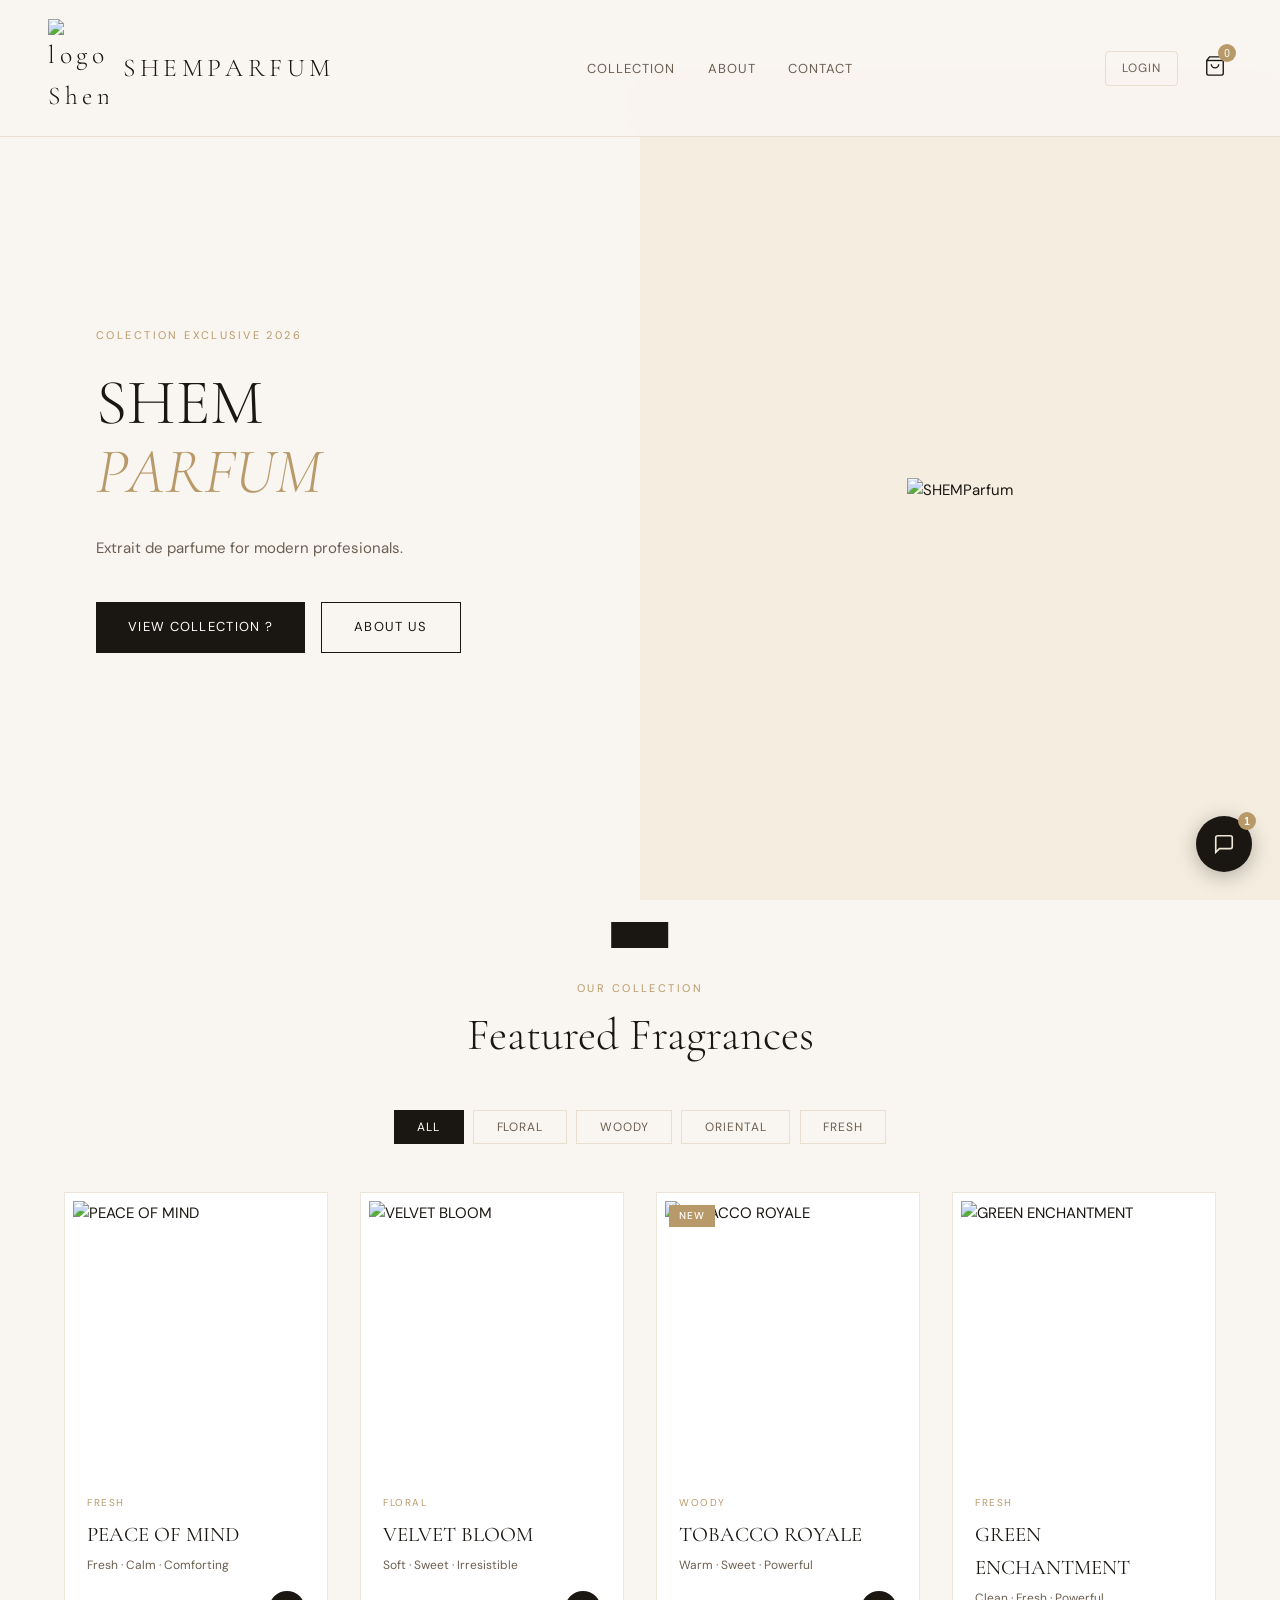
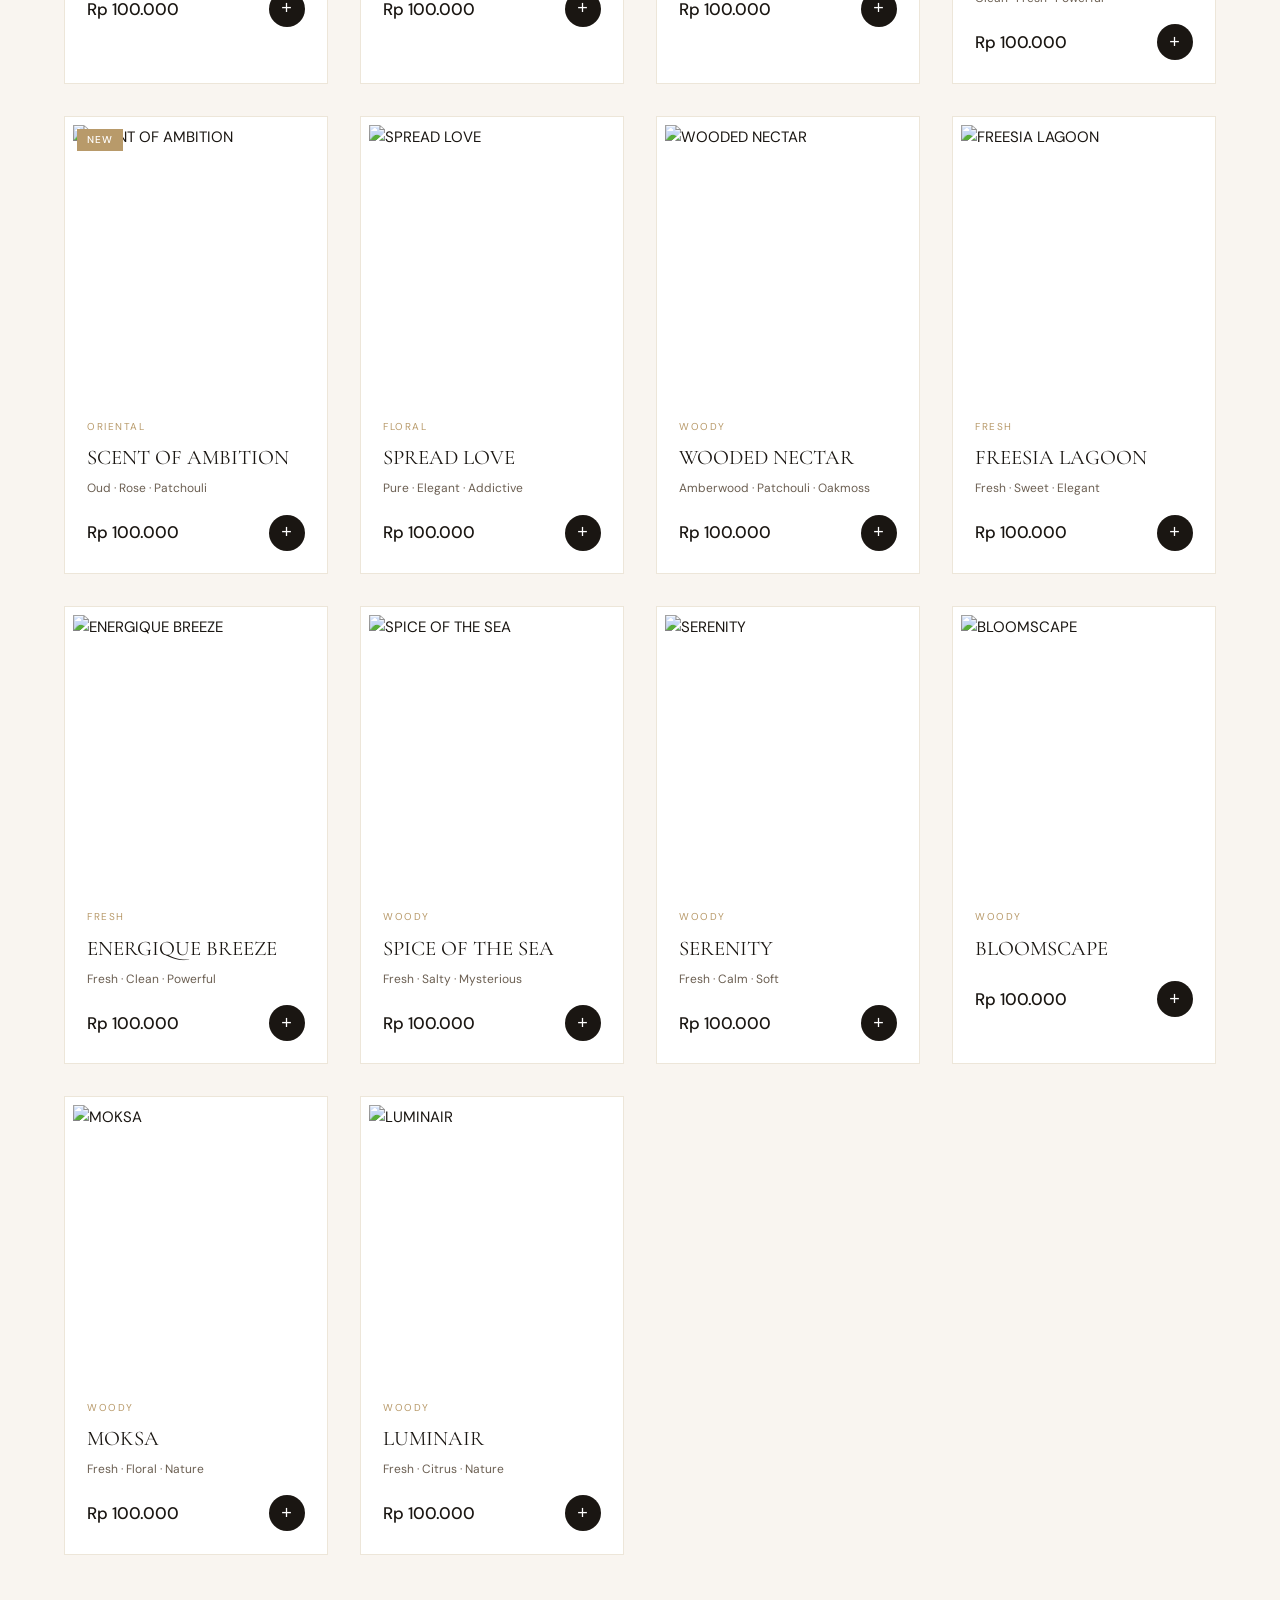
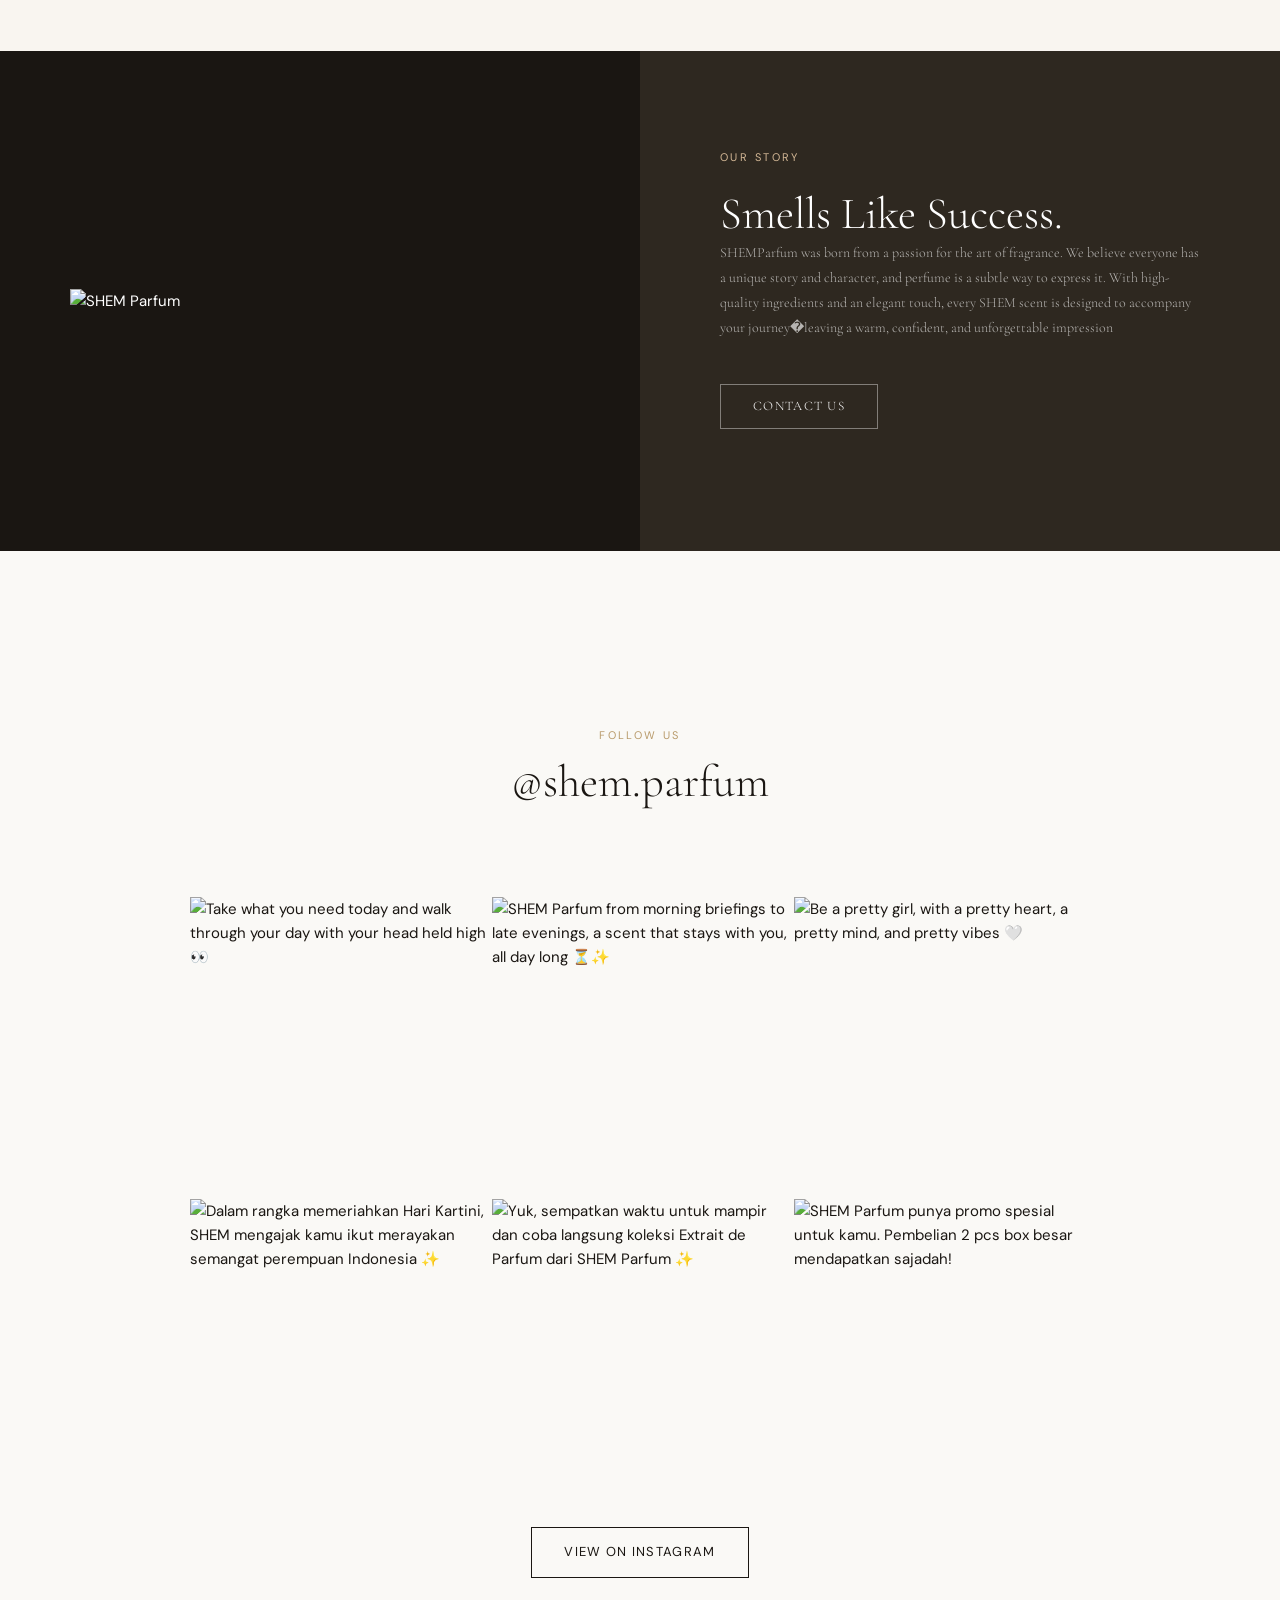
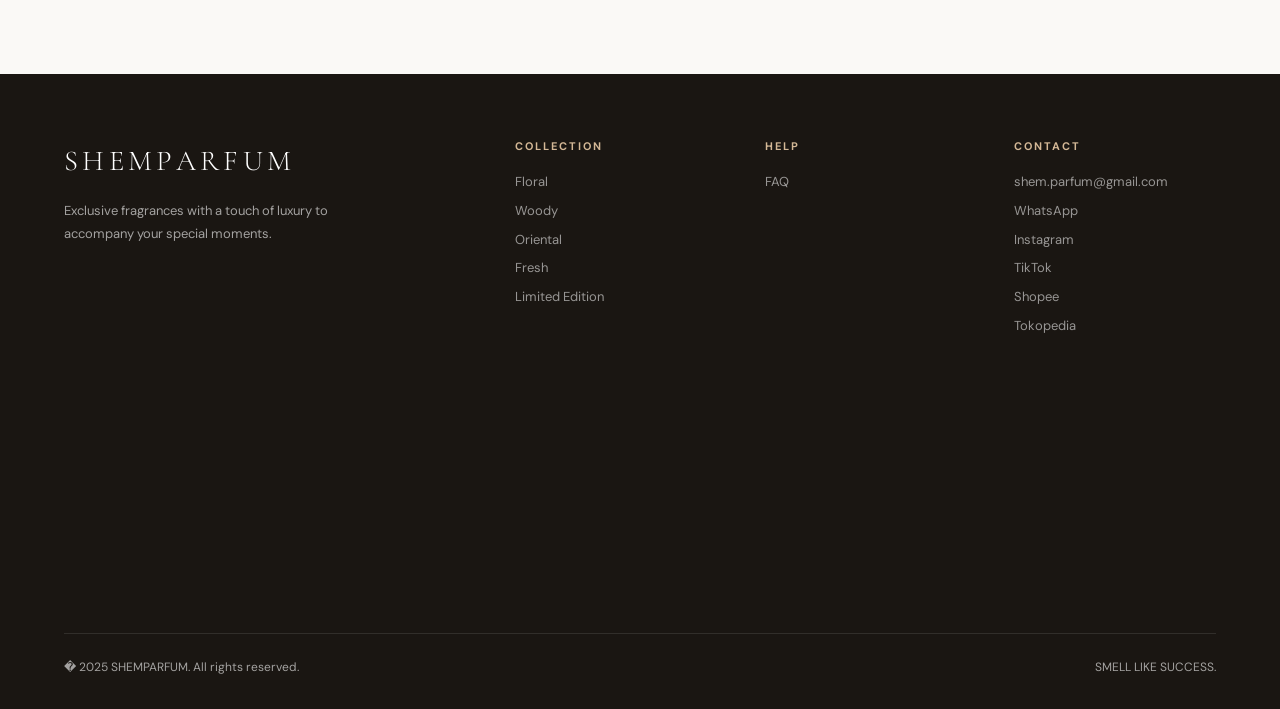
==== commit 9e224525: "Update index.html" ====
--- a/public/index.html
+++ b/public/index.html
@@ -25,6 +25,7 @@
     <li><a href="#kontak">Contact</a></li>
   </ul>
   <div class="nav-actions">
+    <a href="login.html" class="btn-login-nav" id="navLoginBtn">Login</a>
     <button class="cart-btn" onclick="toggleCart()" aria-label="CART">
       <svg width="22" height="22" fill="none" stroke="currentColor" stroke-width="1.5" viewBox="0 0 24 24">
         <path d="M6 2L3 6v14a2 2 0 002 2h14a2 2 0 002-2V6l-3-4z"/><line x1="3" y1="6" x2="21" y2="6"/>
--- a/public/style.css
+++ b/public/style.css
@@ -1,4 +1,4 @@
-  *, *::before, *::after { box-sizing: border-box; margin: 0; padding: 0; }
+*, *::before, *::after { box-sizing: border-box; margin: 0; padding: 0; }
 
     :root {
       --gold: #b89a6a;
@@ -32,6 +32,12 @@
       border-bottom: 0.5px solid var(--border);
     }
     .nav-logo {
+      display: flex;
+      align-items: center;
+      gap: 15px;
+      width: max-content;
+      text-decoration: none;
+
       font-family: 'Cormorant Garamond', serif;
       font-size: 1.6rem; font-weight: 300; letter-spacing: 0.18em;
       color: var(--dark); text-decoration: none;
@@ -55,6 +61,25 @@
       font-size: 10px; font-weight: 500;
       display: flex; align-items: center; justify-content: center;
     }
+
+      .btn-login-nav {
+    font-family: 'DM Sans', sans-serif;
+    font-size: 12px;
+    letter-spacing: 1px;
+    text-transform: uppercase;
+    color: var(--mid);
+    text-decoration: none;
+    padding: 7px 16px;
+    border: 0.5px solid var(--border);
+    border-radius: 4px;
+    transition: all 0.2s;
+  }
+
+  .btn-login-nav:hover {
+    background: var(--dark);
+    color: var(--gold-pale);
+    border-color: var(--dark);
+  }
 
     /* ─── HERO ─── */
     .hero {
@@ -110,6 +135,23 @@
     }
     .bottle-svg { width: 100%; height: 100%; }
 
+    .product-bottle-img {
+  width: 100%;
+  height: 100%;
+  object-fit: contain;
+  display: block;
+  padding: 0.5rem;
+}
+
+    .bottle-img {
+  width: 100%;
+  max-width: 500px;
+  height: auto;
+  display: block;
+  margin: 0 auto;
+  object-fit: contain;
+}
+
     /* ─── SECTION HEADER ─── */
     .section-header {
       text-align: center; padding: 5rem 2rem 3rem;
@@ -125,6 +167,23 @@
     }
 
     /* ─── PRODUCTS GRID ─── */
+    .market-sale-badge {
+  background: linear-gradient(135deg, #ff4e4e, #ff0000);
+  color: #fff;
+  font-size: 9px;
+  font-weight: 700;
+  padding: 3px 8px;
+  border-radius: 4px;
+  letter-spacing: 1.5px;
+  box-shadow: 0 2px 8px rgba(255, 0, 0, 0.35);
+  animation: salePulse 1.5s infinite;
+}
+
+@keyframes salePulse {
+  0%, 100% { transform: scale(1); box-shadow: 0 2px 8px rgba(255,0,0,0.35); }
+  50%       { transform: scale(1.08); box-shadow: 0 4px 14px rgba(255,0,0,0.55); }
+}
+
     .products-section { padding: 0 4rem 6rem; }
     .filter-bar {
       display: flex; gap: 0.6rem; justify-content: center;
@@ -190,12 +249,25 @@
     .add-to-cart:hover { background: var(--gold); transform: scale(1.1); }
 
     /* ─── STORY SECTION ─── */
+    .story-logo-img{
+      width: 100%;
+      max-width: 500px;
+      height: auto;
+      object-fit: contain;
+      display: block;
+    }
+
     .story-section {
       display: grid; grid-template-columns: 1fr 1fr;
       background: var(--dark-soft); color: var(--white); min-height: 500px;
+      overflow: hidden;
     }
     .story-visual {
-      background: var(--dark); display: flex; align-items: center; justify-content: center;
+      background: var(--dark); 
+      display: flex; 
+      align-items: center; 
+      justify-content: center;
+      overflow: hidden;
     }
     .story-text {
       padding: 5rem;
@@ -213,6 +285,17 @@
     .story-desc { font-size: 14px; color: rgba(255,255,255,0.65); line-height: 1.8; margin-bottom: 2rem; }
 
     /* ─── CART SIDEBAR ─── */
+    .modal-add-cart.btn-disabled {
+      border-color: #c8c0b4;
+      color: #c8c0b4;
+      cursor: not-allowed;
+      opacity: 0.6;
+    }
+
+    .modal-add-cart.btn-disabled:hover {
+      background: transparent;
+    }
+
     .cart-overlay {
       position: fixed; inset: 0; z-index: 200;
       background: rgba(26,22,18,0.5);
@@ -282,6 +365,67 @@
       cursor: pointer; font-family: 'DM Sans', sans-serif; transition: background 0.2s;
     }
     .checkout-btn:hover { background: var(--gold); }
+
+    /* Instagram Feed */
+    .ig-section {
+      padding: 6rem 2rem;
+      background: #faf9f6;
+    }
+
+    .ig-grid-feed {
+      display: grid !important;
+      grid-template-columns: repeat(3, 1fr) !important;
+      gap: 6px;
+      max-width: 900px;
+      margin: 2.5rem auto 0;
+      width: 100%;
+    }
+
+    @media (max-width: 600px) {
+      .ig-grid-feed{grid-template-columns: repeat(2, 1fr);}
+    }
+
+    .ig-feed-item {
+      position: relative;
+      aspect-ratio: 1;
+      overflow: hidden;
+      cursor: pointer;
+    }
+
+    .ig-feed-item img {
+      width: 100%;
+      height: 100%;
+      object-fit:cover;
+      display: block;
+      transition: transform 0.4s ease;
+    }
+
+    .ig-feed-item:hover img { transform: scale(1.05);}
+
+    .ig-feed-overlay {
+      position: absolute;
+      inset: 0;
+      background: rgba(26, 22, 18, 0.5);
+      opacity: 0;
+      transition: opacity 0.3s ease;
+      display: flex;
+      align-items: flex-end;
+      padding: 14px; 
+    }
+
+    .ig-feed-item:hover .ig-feed-overlay {opacity: 1;}
+
+    .ig-feed-caption {
+      color: #f0e8d8;
+      font-family: 'DM Sans', sans-serif;
+      font-size: 12px;
+      font-weight: 300;
+      line-height: 1.5;
+      display: -webkit-box;
+      -webkit-line-clamp: 2;
+      -webkit-box-orient: vertical;
+      overflow: hidden;
+    }
 
     /* ─── FOOTER ─── */
     footer {
@@ -310,16 +454,6 @@
       padding-top: 1.5rem; display: flex; justify-content: space-between;
       font-size: 12px;
     }
-
-    /* ─── TOAST ─── */
-    .toast {
-      position: fixed; bottom: 2rem; left: 50%; transform: translateX(-50%) translateY(80px);
-      background: var(--dark); color: var(--white);
-      padding: 0.8rem 1.8rem; font-size: 13px; letter-spacing: 0.05em;
-      z-index: 300; transition: transform 0.3s cubic-bezier(.25,.8,.25,1);
-      pointer-events: none;
-    }
-    .toast.show { transform: translateX(-50%) translateY(0); }
 
     /* ─── RESPONSIVE ─── */
     @media (max-width: 900px) {
@@ -334,4 +468,675 @@
       .story-text { padding: 3rem 2rem; }
       .footer-grid { grid-template-columns: 1fr 1fr; }
       .cart-sidebar { width: 100%; }
-    }+    }
+
+    /* ── Product Modal ── */
+.modal-overlay {
+  position: fixed;
+  inset: 0;
+  background: rgba(26, 22, 18, 0.6);
+  z-index: 1000;
+  display: flex;
+  align-items: center;
+  justify-content: center;
+  padding: 1rem;
+  opacity: 0;
+  pointer-events: none;
+  transition: opacity 0.3s ease;
+}
+
+.modal-overlay.open {
+  opacity: 1;
+  pointer-events: all;
+}
+
+.modal-box {
+  background: #faf9f6;
+  border-radius: 4px;
+  max-width: 820px;
+  width: 100%;
+  max-height: 90vh;
+  overflow-y: auto;
+  position: relative;
+  transform: translateY(20px);
+  transition: transform 0.3s ease;
+}
+
+.modal-overlay.open .modal-box {
+  transform: translateY(0);
+}
+
+.modal-close {
+  position: absolute;
+  top: 1rem;
+  right: 1rem;
+  background: none;
+  border: none;
+  font-size: 18px;
+  cursor: pointer;
+  color: #1a1612;
+  z-index: 10;
+  width: 32px;
+  height: 32px;
+  display: flex;
+  align-items: center;
+  justify-content: center;
+  border-radius: 50%;
+  transition: background 0.2s;
+}
+
+.modal-close:hover { background: #ece8e0; }
+
+.modal-inner {
+  display: grid;
+  grid-template-columns: 1fr 1fr;
+  min-height: 480px;
+}
+
+@media (max-width: 640px) {
+  .modal-inner { grid-template-columns: 1fr; }
+}
+
+.modal-left { background: #f0ece0; }
+
+.modal-img-wrap {
+  position: relative;
+  width: 100%;
+  height: 100%;
+  min-height: 320px;
+  display: flex;
+  align-items: center;
+  justify-content: center;
+}
+
+.modal-img-wrap img {
+  width: 100%;
+  height: 100%;
+  object-fit: contain;
+  padding: 2rem;
+}
+
+.modal-badge {
+  position: absolute;
+  top: 1rem;
+  left: 1rem;
+  background: #1a1612;
+  color: #f0e8d8;
+  font-size: 10px;
+  font-weight: 500;
+  letter-spacing: 1px;
+  padding: 4px 10px;
+  border-radius: 2px;
+}
+
+.modal-right {
+  padding: 2.5rem 2rem;
+  display: flex;
+  flex-direction: column;
+  gap: 0.75rem;
+}
+
+.modal-category {
+  font-size: 11px;
+  letter-spacing: 2px;
+  color: #b89a6a;
+  text-transform: uppercase;
+  font-family: 'DM Sans', sans-serif;
+}
+
+.modal-name {
+  font-family: 'Cormorant Garamond', serif;
+  font-size: 1.8rem;
+  font-weight: 400;
+  color: #1a1612;
+  line-height: 1.2;
+}
+
+.modal-notes {
+  font-size: 13px;
+  color: #b89a6a;
+  font-family: 'DM Sans', sans-serif;
+}
+
+.modal-desc {
+  font-size: 13.5px;
+  color: #6b5f52;
+  line-height: 1.7;
+  font-family: 'DM Sans', sans-serif;
+  font-weight: 300;
+  border-top: 0.5px solid #e8e0d4;
+  padding-top: 0.75rem;
+}
+
+.modal-price-row {
+  display: flex;
+  align-items: center;
+  gap: 12px;
+  margin-top: 0.25rem;
+}
+
+.modal-original-price {
+  font-size: 13px;
+  color: #aaa;
+  text-decoration: line-through;
+  font-family: 'DM Sans', sans-serif;
+}
+
+.modal-price {
+  font-size: 1.4rem;
+  font-family: 'Cormorant Garamond', serif;
+  font-weight: 500;
+  color: #1a1612;
+}
+
+.modal-size-label {
+  font-size: 11px;
+  letter-spacing: 1.5px;
+  text-transform: uppercase;
+  color: #6b5f52;
+  font-family: 'DM Sans', sans-serif;
+  margin-bottom: 0.5rem;
+}
+
+.modal-sizes-list {
+  display: flex;
+  gap: 8px;
+  flex-wrap: wrap;
+}
+
+.size-btn {
+  padding: 6px 16px;
+  border: 1px solid #c8b89a;
+  background: transparent;
+  color: #1a1612;
+  font-size: 12px;
+  font-family: 'DM Sans', sans-serif;
+  cursor: pointer;
+  border-radius: 2px;
+  transition: all 0.2s;
+}
+
+.size-btn:hover { background: #f0ece0; }
+
+.size-btn.active {
+  background: #1a1612;
+  color: #f0e8d8;
+  border-color: #1a1612;
+}
+
+.modal-actions {
+  display: flex;
+  gap: 10px;
+  margin-top: auto;
+  padding-top: 1rem;
+  flex-wrap: wrap;
+}
+
+.modal-add-cart {
+  flex: 1;
+  padding: 12px;
+  border: 1.5px solid #1a1612;
+  background: transparent;
+  color: #1a1612;
+  font-size: 13px;
+  font-family: 'DM Sans', sans-serif;
+  cursor: pointer;
+  border-radius: 2px;
+  transition: all 0.2s;
+}
+
+.modal-add-cart:hover { background: #f0ece0; }
+
+.modal-buy {
+  flex: 1;
+  padding: 12px;
+  border: none;
+  background: #1a1612;
+  color: #f0e8d8;
+  font-size: 13px;
+  font-family: 'DM Sans', sans-serif;
+  cursor: pointer;
+  border-radius: 2px;
+  transition: background 0.2s;
+}
+
+.modal-buy:hover { background: #2d2620; }
+
+.modal-buy.btn-disabled {
+  background: #c8c0b4;
+  cursor: not-allowed;
+  opacity: 0.6;
+}
+
+.modal-buy.btn-disabled:hover {
+  background: #c8c0b4;
+  transform: none;
+}
+
+/* ── Marketplace Modal ── */
+.market-overlay {
+  position: fixed;
+  inset: 0;
+  background: rgba(26, 22, 18, 0.6);
+  z-index: 1100;
+  display: flex;
+  align-items: center;
+  justify-content: center;
+  padding: 1rem;
+  opacity: 0;
+  pointer-events: none;
+  transition: opacity 0.3s ease;
+}
+
+.market-overlay.open {
+  opacity: 1;
+  pointer-events: all;
+}
+
+.market-box {
+  background: #faf9f6;
+  border-radius: 4px;
+  padding: 2.5rem 2rem;
+  max-width: 420px;
+  width: 100%;
+  position: relative;
+  transform: translateY(20px);
+  transition: transform 0.3s ease;
+  text-align: center;
+}
+
+.market-overlay.open .market-box {
+  transform: translateY(0);
+}
+
+.market-close {
+  position: absolute;
+  top: 1rem;
+  right: 1rem;
+  background: none;
+  border: none;
+  font-size: 18px;
+  cursor: pointer;
+  color: #1a1612;
+  width: 32px;
+  height: 32px;
+  display: flex;
+  align-items: center;
+  justify-content: center;
+  border-radius: 50%;
+  transition: background 0.2s;
+}
+
+.market-close:hover { background: #ece8e0; }
+
+.market-eyebrow {
+  font-size: 11px;
+  letter-spacing: 2px;
+  text-transform: uppercase;
+  color: #b89a6a;
+  font-family: 'DM Sans', sans-serif;
+  margin-bottom: 0.4rem;
+}
+
+.market-title {
+  font-family: 'Cormorant Garamond', serif;
+  font-size: 1.5rem;
+  font-weight: 400;
+  color: #1a1612;
+  margin-bottom: 0.4rem;
+}
+
+.market-subtitle {
+  font-size: 13px;
+  color: #6b5f52;
+  font-family: 'DM Sans', sans-serif;
+  font-weight: 300;
+  margin-bottom: 2rem;
+}
+
+.market-list {
+  display: flex;
+  flex-direction: column;
+  gap: 12px;
+}
+
+.market-item {
+  display: flex;
+  align-items: center;
+  gap: 14px;
+  padding: 14px 20px;
+  border-radius: 4px;
+  text-decoration: none;
+  font-family: 'DM Sans', sans-serif;
+  font-size: 14px;
+  font-weight: 500;
+  transition: transform 0.2s, box-shadow 0.2s;
+  border: 1px solid transparent;
+}
+
+.market-item:hover {
+  transform: translateY(-2px);
+  box-shadow: 0 4px 16px rgba(0,0,0,0.1);
+}
+
+.market-item img {
+  width: 28px;
+  height: 28px;
+  object-fit: contain;
+}
+
+.market-item.shopee {
+  background: #fff4f0;
+  color: #ee4d2d;
+  border-color: #ffd5c8;
+}
+
+.market-item.tokopedia {
+  background: #f0faf4;
+  color: #03ac0e;
+  border-color: #c2eacc;
+}
+
+.market-item.tiktok {
+  background: #f5f5f5;
+  color: #1a1612;
+  border-color: #e0e0e0;
+}
+
+.market-item-text {
+  display: flex;
+  flex-direction: column;
+  gap: 2px;
+  text-align: left;
+}
+
+.market-item-label {
+  font-size: 14px;
+  font-weight: 500;
+}
+
+.market-item-sub {
+  font-size: 11px;
+  font-weight: 300;
+  opacity: 0.7;
+}
+
+.market-icon {
+  font-size: 22px;
+  width: 28px;
+  text-align: center;
+}
+
+.market-item.website {
+  background: #1a1612;
+  color: #f0e8d8;
+  border-color: #1a1612;
+  cursor: pointer;
+}
+
+.market-item.website:hover {
+  background: #2d2620;
+  transform: translateY(-2px);
+  box-shadow: 0 4px 16px rgba(0,0,0,0.15);
+}
+
+.market-divider {
+  text-align: center;
+  font-size: 11px;
+  color: #b89a6a;
+  font-family: 'DM Sans', sans-serif;
+  letter-spacing: 1px;
+  text-transform: uppercase;
+  position: relative;
+  padding: 4px 0;
+}
+
+.market-divider::before,
+.market-divider::after {
+  content: '';
+  position: absolute;
+  top: 50%;
+  width: 25%;
+  height: 0.5px;
+  background: #d4c9b4;
+}
+
+.market-divider::before { left: 0; }
+.market-divider::after  { right: 0; }
+
+.map-container {
+    margin-top: 20px;
+    border-radius: 12px;
+    height: 180px;
+    overflow: hidden;
+}
+
+/* ─── TOAST ─── */
+    .toast {
+      position: fixed; bottom: 2rem; left: 50%; transform: translateX(-50%) translateY(80px);
+      background: var(--dark); color: var(--white);
+      padding: 0.8rem 1.8rem; font-size: 13px; letter-spacing: 0.05em;
+      z-index: 300; transition: transform 0.3s cubic-bezier(.25,.8,.25,1);
+      pointer-events: none;
+    }
+    .toast.show { transform: translateX(-50%) translateY(0); }
+
+  /* ═══════════════════════════════════════════
+    MOBILE RESPONSIVE — Complete Fix
+    max-width: 768px & 480px
+  ═══════════════════════════════════════════ */
+
+@media (max-width: 768px) {
+
+  /* ── NAVBAR ── */
+  nav {
+    padding: 0.9rem 1.2rem;
+  }
+  .nav-logo {
+    font-size: 1.2rem;
+    gap: 8px;
+  }
+  .nav-logo img {
+    width: 40px;
+  }
+  .nav-links {
+    display: none; /* hamburger menu bisa ditambah nanti */
+  }
+
+  /* ── HERO ── */
+  .hero {
+    grid-template-columns: 1fr;
+    min-height: auto;
+    padding-top: 70px;
+  }
+  .hero-text {
+    padding: 2.5rem 1.5rem 2rem;
+    text-align: center;
+    align-items: center;
+  }
+  .hero-title {
+    font-size: clamp(2.8rem, 12vw, 4rem);
+  }
+  .hero-desc {
+    font-size: 14px;
+    max-width: 100%;
+  }
+  .hero-actions {
+    justify-content: center;
+    flex-direction: column;
+    align-items: center;
+    gap: 0.8rem;
+  }
+  .hero-actions .btn-primary,
+  .hero-actions .btn-outline {
+    width: 100%;
+    justify-content: center;
+  }
+  .hero-visual {
+    min-height: 260px;
+    padding: 1.5rem;
+  }
+  .bottle-img {
+    max-width: 220px;
+  }
+
+  /* ── SECTION HEADER ── */
+  .section-header {
+    padding: 3rem 1.5rem 2rem;
+  }
+
+  /* ── PRODUCTS ── */
+  .products-section {
+    padding: 0 1rem 3rem;
+  }
+  .filter-bar {
+    gap: 0.4rem;
+    margin-bottom: 2rem;
+  }
+  .filter-btn {
+    padding: 0.45rem 1rem;
+    font-size: 11px;
+  }
+  .products-grid {
+    grid-template-columns: repeat(2, 1fr);
+    gap: 1rem;
+  }
+  .product-img {
+    height: 200px;
+  }
+  .product-info {
+    padding: 1rem;
+  }
+  .product-name {
+    font-size: 1.1rem;
+  }
+  .product-notes {
+    font-size: 11px;
+  }
+
+  /* ── STORY SECTION ── */
+  .story-section {
+    grid-template-columns: 1fr;
+    overflow: hidden;
+  }
+  .story-visual {
+    min-height: 260px;
+    padding: 2rem;
+    width: 100%;
+  }
+  .story-logo-img {
+    width: 100%;
+    max-width: 280px;
+    height: auto;
+  }
+  .story-text {
+    padding: 2.5rem 1.5rem;
+    width: 100%;
+    box-sizing: border-box;
+  }
+  .story-title {
+    font-size: 2rem;
+    word-break: break-word;
+  }
+  .story-desc {
+    font-size: 13px;
+    word-break: break-word;
+  }
+
+  /* ── INSTAGRAM FEED ── */
+  .ig-section {
+    padding: 3rem 1rem;
+  }
+  .ig-grid-feed {
+    grid-template-columns: repeat(2, 1fr) !important;
+    gap: 4px;
+  }
+
+  /* ── PRODUCT MODAL ── */
+  .modal-box {
+    max-height: 95vh;
+    margin: 0.5rem;
+    border-radius: 6px;
+  }
+  .modal-inner {
+    grid-template-columns: 1fr;
+    min-height: auto;
+  }
+  .modal-img-wrap {
+    min-height: 240px;
+  }
+  .modal-right {
+    padding: 1.5rem 1.2rem;
+    gap: 0.6rem;
+  }
+  .modal-name {
+    font-size: 1.5rem;
+  }
+  .modal-actions {
+    flex-direction: column;
+  }
+  .modal-add-cart,
+  .modal-buy {
+    width: 100%;
+  }
+
+  /* ── MARKETPLACE MODAL ── */
+  .market-box {
+    padding: 2rem 1.2rem;
+    margin: 0 0.5rem;
+  }
+
+  /* ── FOOTER ── */
+  footer {
+    padding: 2.5rem 1.2rem 1.5rem;
+  }
+  .footer-grid {
+    grid-template-columns: 1fr;
+    gap: 1.8rem;
+  }
+  .footer-brand-name {
+    font-size: 1.4rem;
+  }
+  .footer-desc {
+    max-width: 100%;
+  }
+  .footer-col h4 {
+    margin-top: 0.5rem;
+  }
+  .footer-bottom {
+    flex-direction: column;
+    gap: 0.4rem;
+    text-align: center;
+  }
+  .map-container {
+    grid-column: 1;
+    margin-top: 0;
+    height: 220px;
+  }
+}
+
+/* ── Extra small phones (≤ 400px) ── */
+@media (max-width: 400px) {
+  .hero-title {
+    font-size: 2.5rem;
+  }
+  .products-grid {
+    grid-template-columns: 1fr;
+  }
+  .product-img {
+    height: 240px;
+  }
+  .footer-grid {
+    grid-template-columns: 1fr;
+  }
+  .filter-btn {
+    padding: 0.4rem 0.8rem;
+    font-size: 10px;
+  }
+  .ig-grid-feed {
+    grid-template-columns: repeat(2, 1fr) !important;
+  }
+  .story-title {
+    font-size: 1.7rem;
+  }
+}
--- a/public/chatbot.css
+++ b/public/chatbot.css
@@ -0,0 +1,278 @@
+/* ===== SHEM Chatbot ===== */
+
+.cb-wrapper {
+    position: fixed;
+    bottom: 28px;
+    right: 28px;
+    z-index: 9999;
+    font-family: 'DM Sans', sans-serif;
+    }
+
+/* ── Toggle Button ── */
+.cb-toggle {
+    width: 56px;
+    height: 56px;
+    border-radius: 50%;
+    background: #1a1612;
+    border: none;
+    cursor: pointer;
+    display: flex;
+    align-items: center;
+    justify-content: center;
+    color: #f0e8d8;
+    box-shadow: 0 4px 20px rgba(26,22,18,0.3);
+    transition: transform 0.2s, background 0.2s;
+    position: relative;
+    }
+
+.cb-toggle:hover {
+    background: #2d2620;
+    transform: scale(1.08);
+    }
+
+.cb-badge {
+    position: absolute;
+    top: -4px;
+    right: -4px;
+    background: #b89a6a;
+    color: #fff;
+    font-size: 10px;
+    font-weight: 600;
+    width: 18px;
+    height: 18px;
+    border-radius: 50%;
+    display: flex;
+    align-items: center;
+    justify-content: center;
+    }
+
+/* ── Chat Box ── */
+.cb-box {
+    position: absolute;
+    bottom: 70px;
+    right: 0;
+    width: 340px;
+    background: #faf9f6;
+    border-radius: 16px;
+    box-shadow: 0 8px 40px rgba(26,22,18,0.18);
+    display: flex;
+    flex-direction: column;
+    overflow: hidden;
+    opacity: 0;
+    pointer-events: none;
+    transform: translateY(16px) scale(0.97);
+    transition: opacity 0.25s ease, transform 0.25s ease;
+    max-height: 520px;
+    }
+
+.cb-box.open {
+    opacity: 1;
+    pointer-events: all;
+    transform: translateY(0) scale(1);
+    }
+
+/* ── Header ── */
+.cb-header {
+    background: #1a1612;
+    padding: 14px 16px;
+    display: flex;
+    align-items: center;
+    justify-content: space-between;
+    }
+
+.cb-header-info {
+    display: flex;
+    align-items: center;
+    gap: 10px;
+    }
+
+    .cb-avatar {
+    width: 36px;
+    height: 36px;
+    border-radius: 50%;
+    background: #f0e8d8;
+    display: flex;
+    align-items: center;
+    justify-content: center;
+    flex-shrink: 0;
+    overflow: hidden;
+    }
+
+    .cb-name {
+    color: #f0e8d8;
+    font-size: 14px;
+    font-weight: 500;
+    }
+
+    .cb-status {
+    color: #b89a6a;
+    font-size: 11px;
+    margin-top: 1px;
+    }
+
+    .cb-close {
+    background: none;
+    border: none;
+    color: #f0e8d8;
+    font-size: 16px;
+    cursor: pointer;
+    opacity: 0.7;
+    padding: 4px;
+    transition: opacity 0.2s;
+    }
+
+    .cb-close:hover { opacity: 1; }
+
+    /* ── Messages ── */
+    .cb-messages {
+    flex: 1;
+    overflow-y: auto;
+    padding: 14px 12px;
+    display: flex;
+    flex-direction: column;
+    gap: 10px;
+    max-height: 300px;
+    scroll-behavior: smooth;
+    }
+
+    .cb-messages::-webkit-scrollbar { width: 4px; }
+    .cb-messages::-webkit-scrollbar-track { background: transparent; }
+    .cb-messages::-webkit-scrollbar-thumb { background: #e0d8cc; border-radius: 2px; }
+
+    .cb-msg {
+    display: flex;
+    max-width: 85%;
+    }
+
+    .cb-msg-bot { align-self: flex-start; }
+    .cb-msg-user { align-self: flex-end; }
+
+    .cb-bubble {
+    padding: 9px 13px;
+    border-radius: 12px;
+    font-size: 13px;
+    line-height: 1.6;
+    }
+
+    .cb-msg-bot .cb-bubble {
+    background: #fff;
+    color: #1a1612;
+    border-bottom-left-radius: 3px;
+    box-shadow: 0 1px 4px rgba(0,0,0,0.06);
+    }
+
+    .cb-msg-user .cb-bubble {
+    background: #1a1612;
+    color: #f0e8d8;
+    border-bottom-right-radius: 3px;
+    }
+
+    /* ── Typing ── */
+    .cb-typing {
+    display: flex;
+    align-items: center;
+    gap: 4px;
+    padding: 12px 14px;
+    }
+
+    .cb-typing span {
+    width: 7px;
+    height: 7px;
+    background: #b89a6a;
+    border-radius: 50%;
+    animation: cbDot 1.2s infinite;
+    }
+
+    .cb-typing span:nth-child(2) { animation-delay: 0.2s; }
+    .cb-typing span:nth-child(3) { animation-delay: 0.4s; }
+
+    @keyframes cbDot {
+    0%, 80%, 100% { transform: scale(0.7); opacity: 0.5; }
+    40%            { transform: scale(1);   opacity: 1; }
+    }
+
+    /* ── Quick Buttons ── */
+    .cb-quick {
+    padding: 8px 12px;
+    display: flex;
+    flex-wrap: wrap;
+    gap: 6px;
+    border-top: 0.5px solid #ece8e0;
+    }
+
+    .cb-quick-btn {
+    padding: 5px 10px;
+    border: 0.5px solid #c8b89a;
+    background: transparent;
+    color: #6b5f52;
+    font-family: 'DM Sans', sans-serif;
+    font-size: 11px;
+    border-radius: 20px;
+    cursor: pointer;
+    transition: all 0.2s;
+    white-space: nowrap;
+    }
+
+    .cb-quick-btn:hover {
+    background: #1a1612;
+    color: #f0e8d8;
+    border-color: #1a1612;
+    }
+
+    /* ── Input ── */
+    .cb-input-row {
+    display: flex;
+    align-items: center;
+    gap: 8px;
+    padding: 10px 12px;
+    border-top: 0.5px solid #ece8e0;
+    background: #fff;
+    }
+
+    .cb-input {
+    flex: 1;
+    border: 0.5px solid #ddd;
+    border-radius: 20px;
+    padding: 8px 14px;
+    font-family: 'DM Sans', sans-serif;
+    font-size: 13px;
+    color: #1a1612;
+    outline: none;
+    background: #faf9f6;
+    transition: border-color 0.2s;
+    }
+
+    .cb-input:focus { border-color: #b89a6a; }
+    .cb-input::placeholder { color: #bbb; }
+
+    .cb-send {
+    width: 36px;
+    height: 36px;
+    border-radius: 50%;
+    background: #1a1612;
+    border: none;
+    cursor: pointer;
+    display: flex;
+    align-items: center;
+    justify-content: center;
+    color: #f0e8d8;
+    flex-shrink: 0;
+    transition: background 0.2s, transform 0.1s;
+    }
+
+    .cb-send:hover { background: #2d2620; }
+    .cb-send:active { transform: scale(0.93); }
+
+    /* ── Mobile ── */
+    @media (max-width: 480px) {
+    .cb-box {
+        width: calc(100vw - 40px);
+        right: 0;
+        bottom: 70px;
+    }
+
+    .cb-wrapper {
+        bottom: 20px;
+        right: 20px;
+    }
+    }
